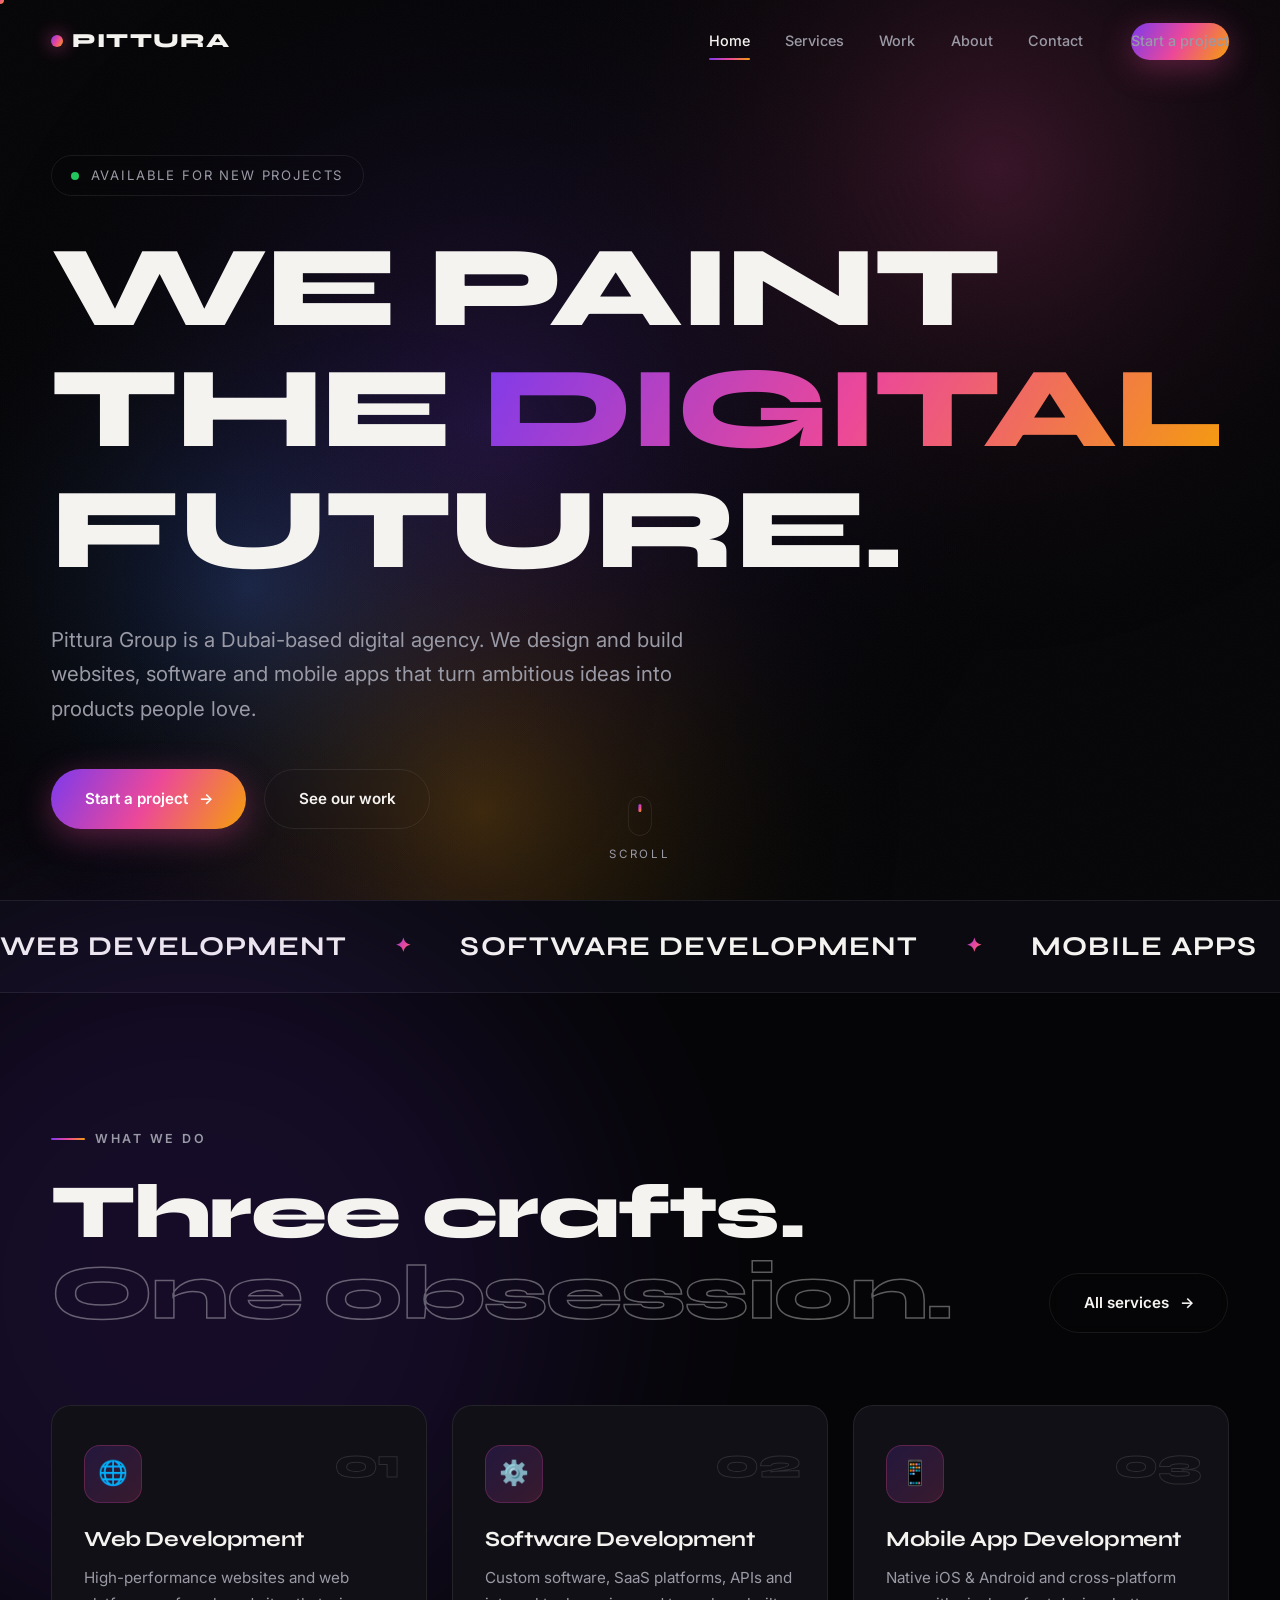
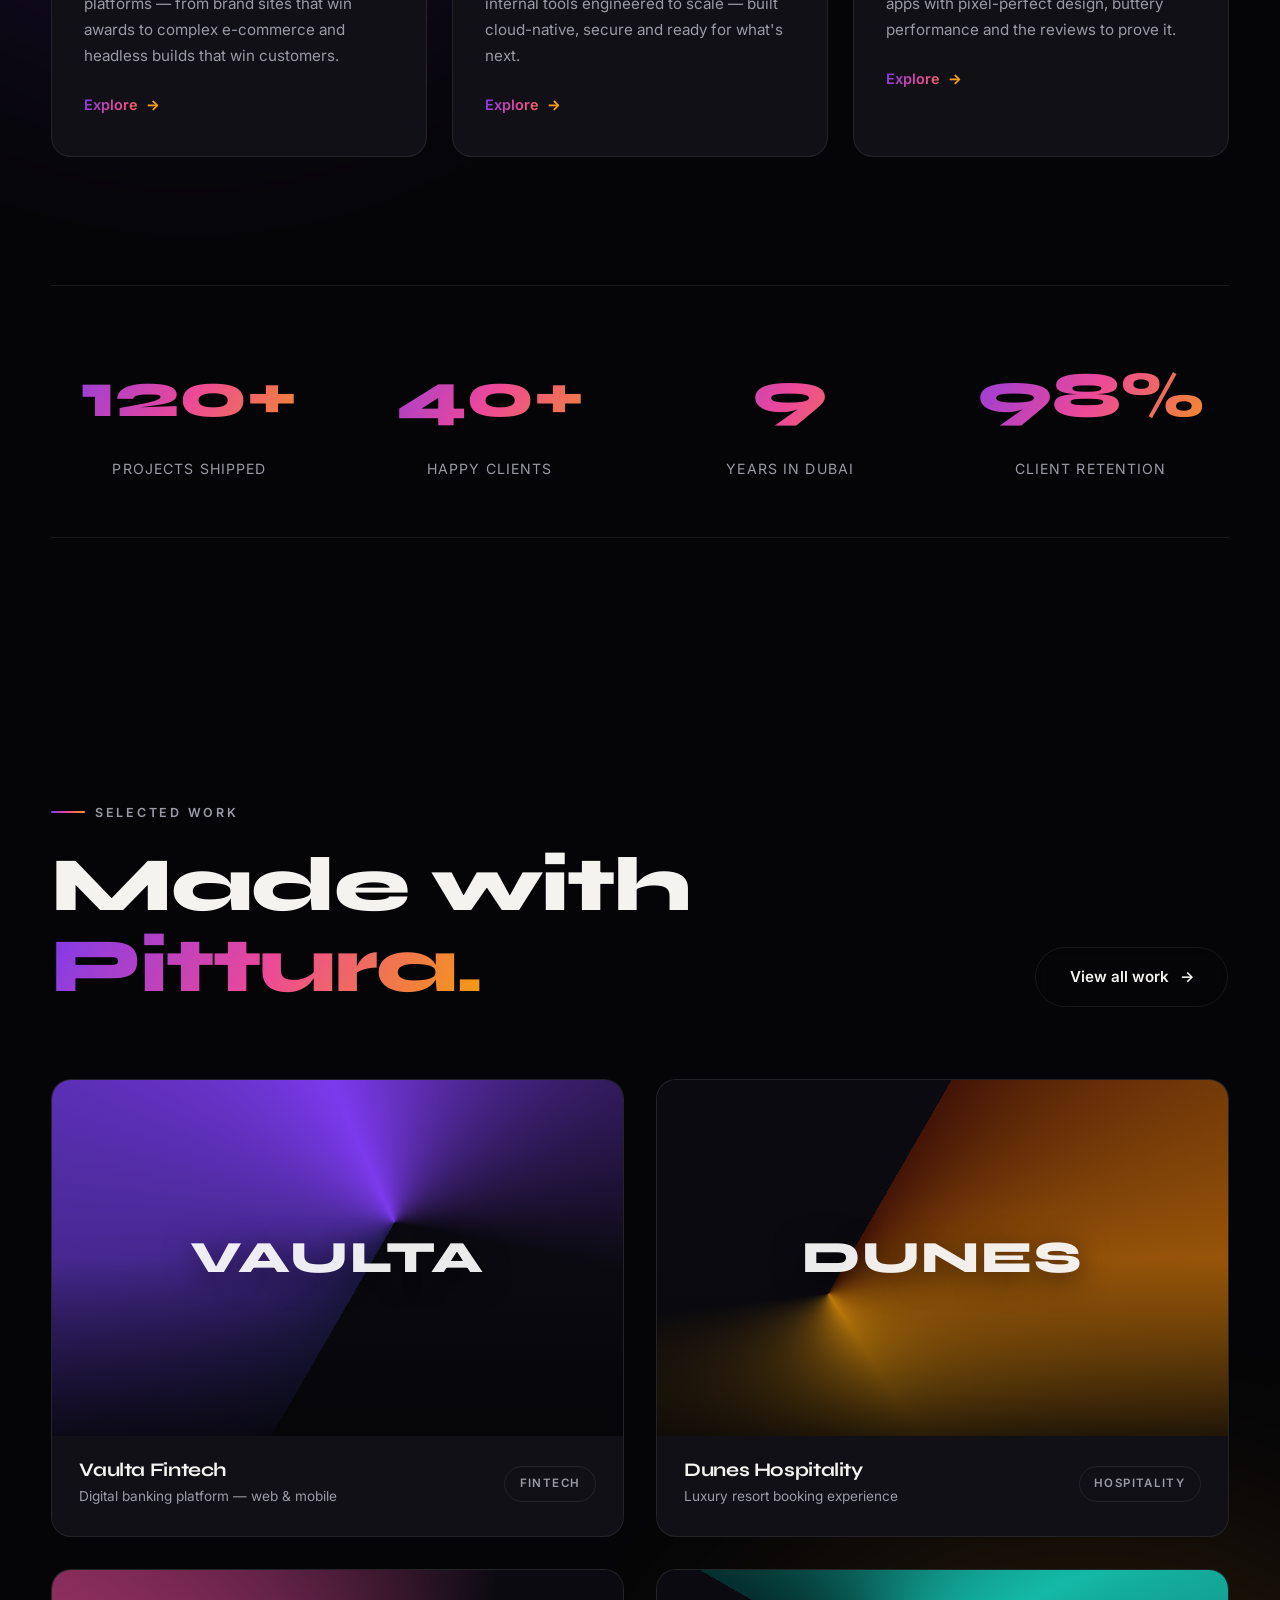
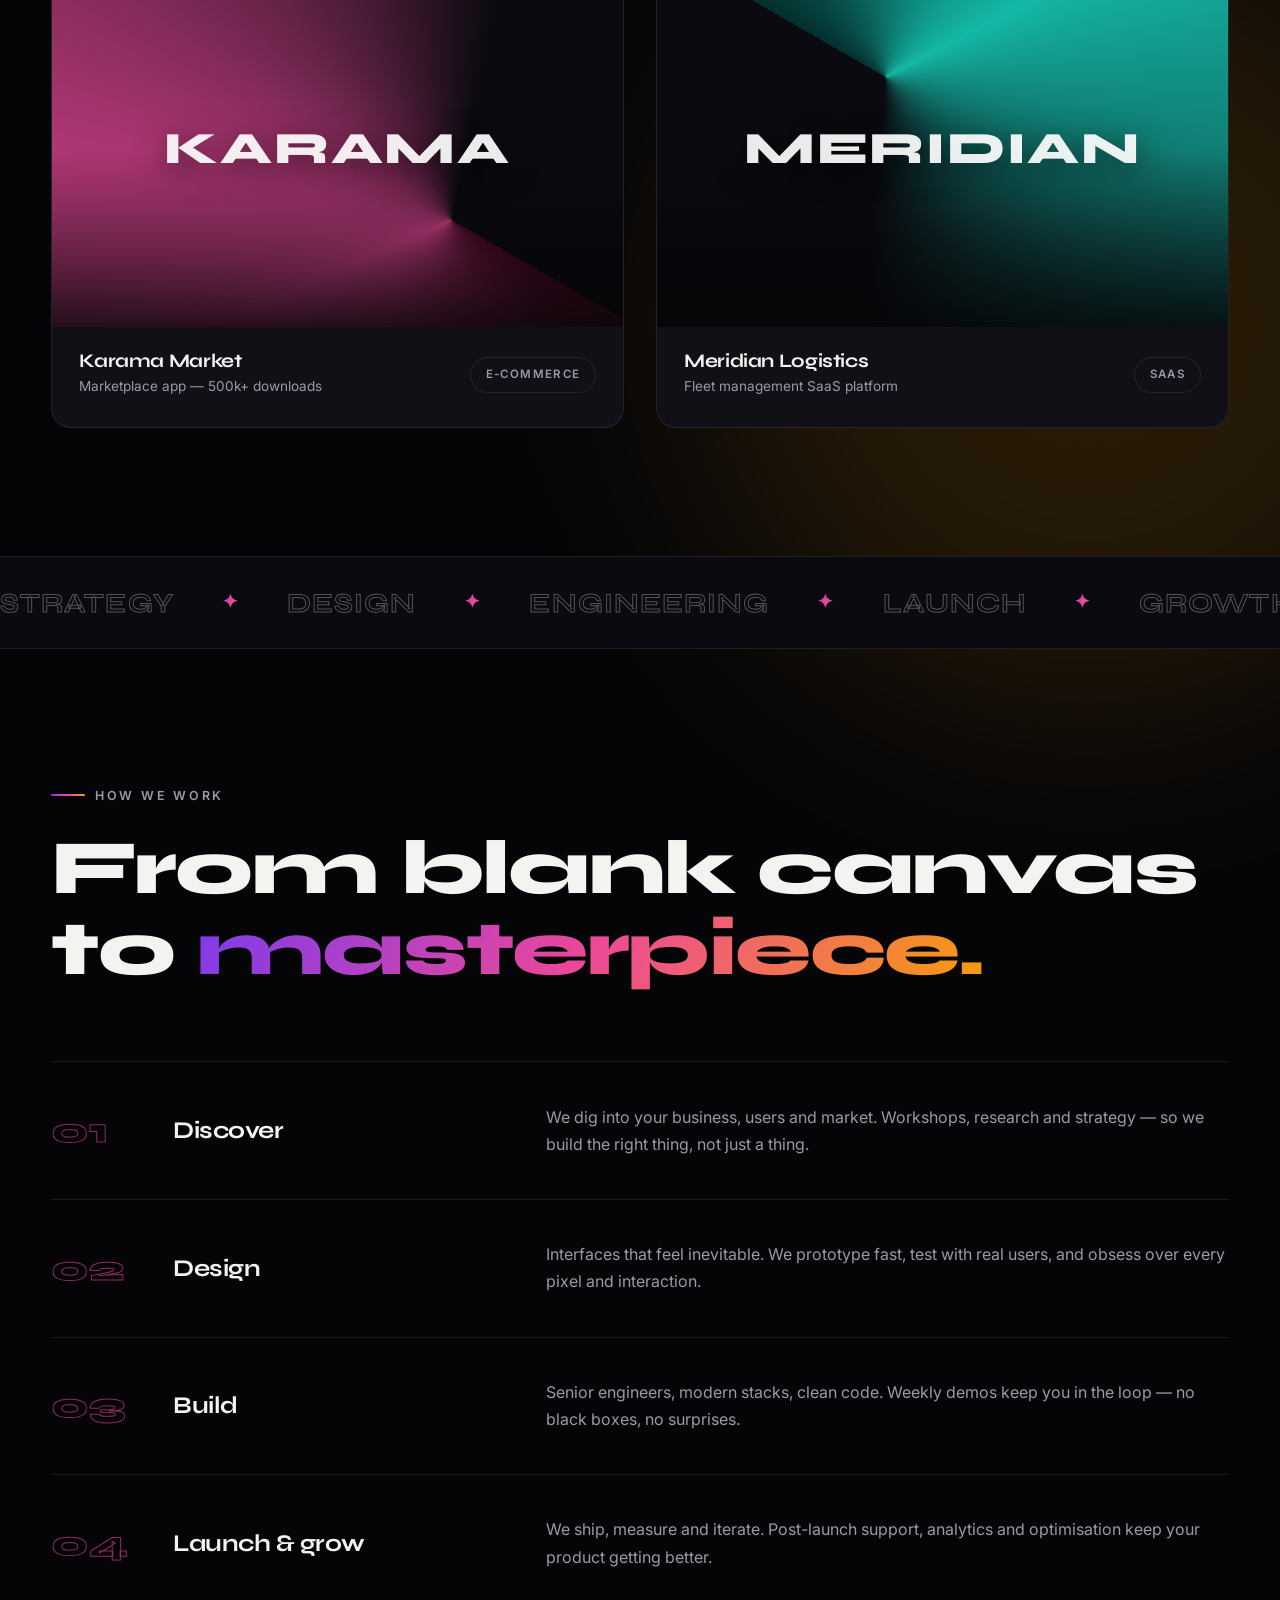
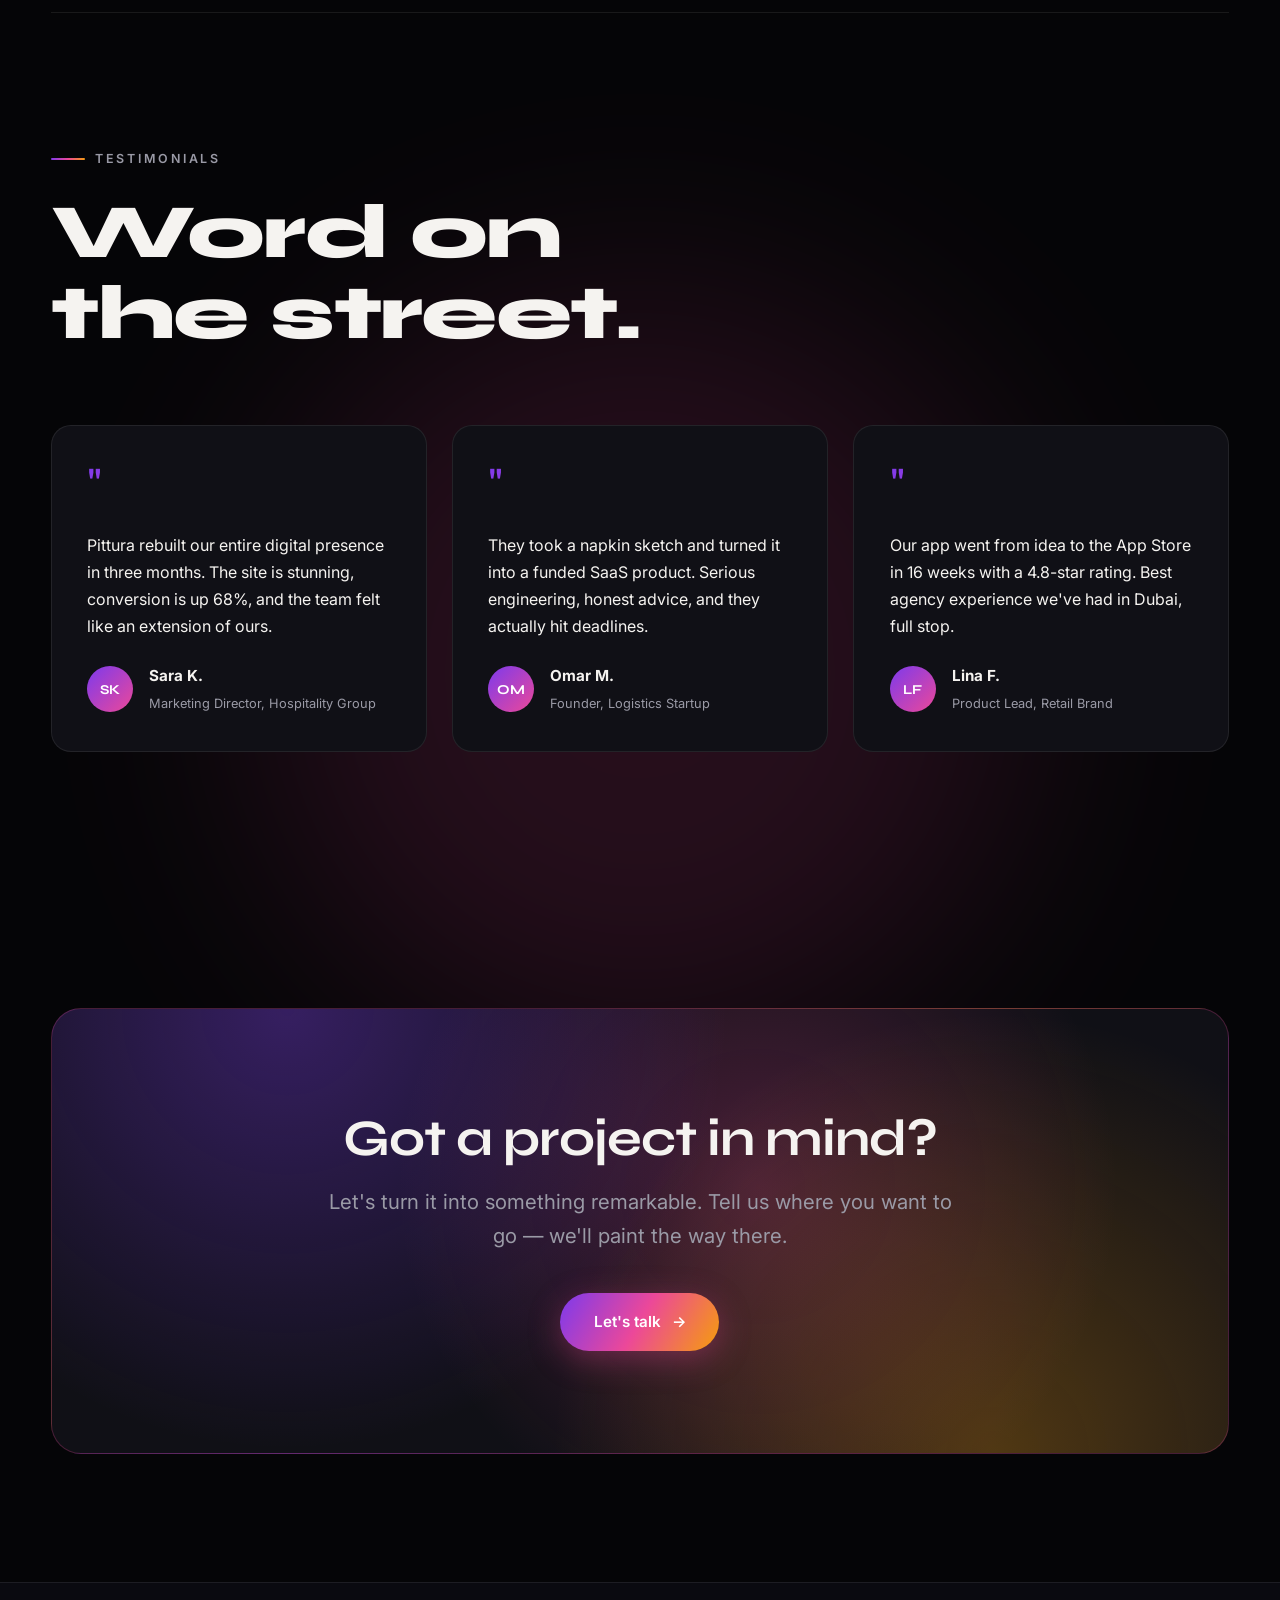
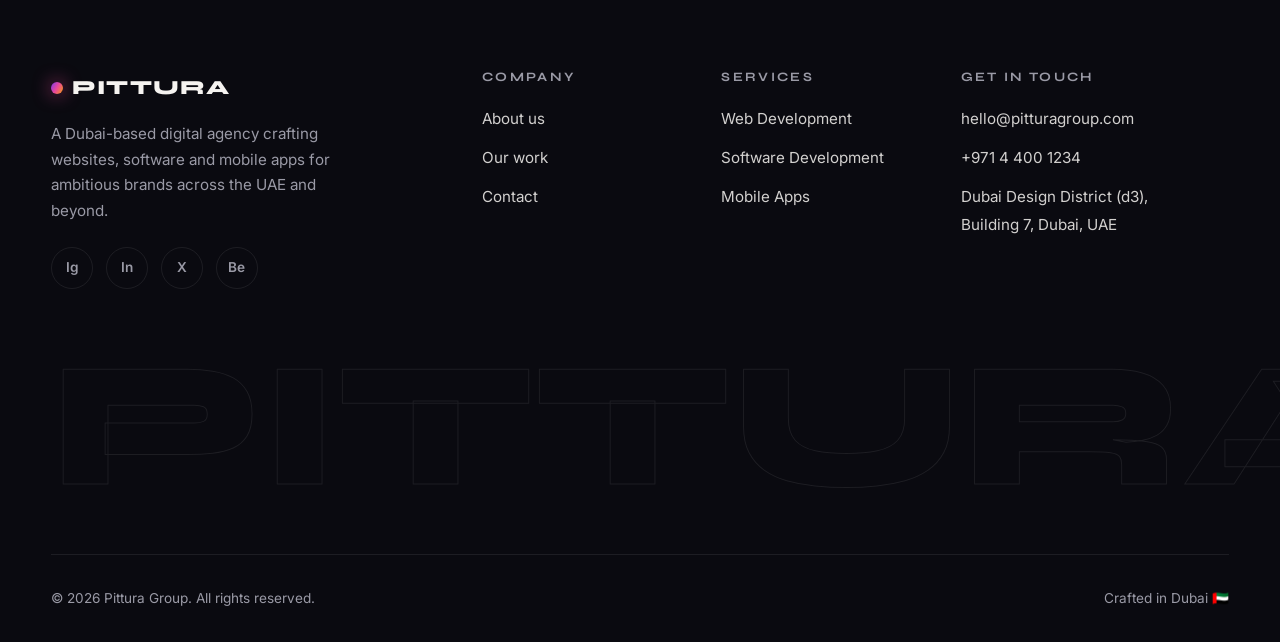
==== index.html @ c73297b0 "Initial Pittura Group website: 8 pages, dark design system, effects Co-Authored-By: Claude Fable 5 <" ====
<!DOCTYPE html>
<html lang="en">
<head>
  <meta charset="UTF-8">
  <meta name="viewport" content="width=device-width, initial-scale=1.0">
  <title>Pittura Group — Web, Software &amp; Mobile App Development in Dubai</title>
  <meta name="description" content="Pittura Group is a Dubai-based digital agency crafting world-class websites, custom software and mobile apps for ambitious brands across the UAE and beyond.">
  <link rel="icon" href="data:image/svg+xml,%3Csvg xmlns='http://www.w3.org/2000/svg' viewBox='0 0 100 100'%3E%3Cdefs%3E%3ClinearGradient id='g' x1='0' y1='0' x2='1' y2='1'%3E%3Cstop offset='0' stop-color='%237c3aed'/%3E%3Cstop offset='.5' stop-color='%23ec4899'/%3E%3Cstop offset='1' stop-color='%23f59e0b'/%3E%3C/linearGradient%3E%3C/defs%3E%3Ccircle cx='50' cy='50' r='42' fill='url(%23g)'/%3E%3C/svg%3E">
  <link rel="preconnect" href="https://fonts.googleapis.com">
  <link rel="preconnect" href="https://fonts.gstatic.com" crossorigin>
  <link href="https://fonts.googleapis.com/css2?family=Syne:wght@600;700;800&family=Inter:wght@400;500;600&display=swap" rel="stylesheet">
  <link rel="stylesheet" href="css/style.css">
</head>
<body>

  <div class="preloader">
    <div class="preloader-logo">Pittura</div>
    <div class="preloader-bar"><span></span></div>
  </div>

  <div class="cursor-dot"></div>
  <div class="cursor-ring"></div>

  <header class="nav">
    <div class="nav-inner">
      <a href="index.html" class="nav-logo"><span class="dot"></span>Pittura</a>
      <nav class="nav-links">
        <a href="index.html" class="active">Home</a>
        <a href="services.html">Services</a>
        <a href="work.html">Work</a>
        <a href="about.html">About</a>
        <a href="contact.html">Contact</a>
        <a href="contact.html" class="btn btn-paint nav-cta">Start a project</a>
      </nav>
      <button class="nav-toggle" aria-label="Menu"><span></span><span></span><span></span></button>
    </div>
  </header>

  <section class="hero">
    <canvas id="aurora"></canvas>
    <div class="hero-grain"></div>
    <div class="container hero-inner">
      <div class="hero-tag"><span class="pulse"></span> Available for new projects</div>
      <h1 class="display-xl">
        <span class="line"><span>We paint</span></span>
        <span class="line"><span>the <em class="text-paint" style="font-style:normal">digital</em></span></span>
        <span class="line"><span>future.</span></span>
      </h1>
      <p class="lead">Pittura Group is a Dubai-based digital agency. We design and build websites, software and mobile apps that turn ambitious ideas into products people love.</p>
      <div class="hero-actions">
        <a href="contact.html" class="btn btn-paint">Start a project <span class="arrow">→</span></a>
        <a href="work.html" class="btn btn-ghost">See our work</a>
      </div>
    </div>
    <div class="hero-scroll"><div class="wheel"></div>Scroll</div>
  </section>

  <div class="marquee">
    <div class="marquee-track">
      <span>Web Development</span><span>Software Development</span><span>Mobile Apps</span><span>UI/UX Design</span><span>E-Commerce</span><span>Cloud &amp; DevOps</span>
      <span>Web Development</span><span>Software Development</span><span>Mobile Apps</span><span>UI/UX Design</span><span>E-Commerce</span><span>Cloud &amp; DevOps</span>
    </div>
  </div>

  <section class="section" id="services">
    <div class="section-glow glow-violet" style="top:-10%;left:-15%"></div>
    <div class="container" style="position:relative;z-index:1">
      <div class="section-head">
        <div>
          <div class="eyebrow reveal">What we do</div>
          <h2 class="display-lg reveal">Three crafts.<br><span class="text-outline">One obsession.</span></h2>
        </div>
        <a href="services.html" class="btn btn-ghost reveal">All services <span class="arrow">→</span></a>
      </div>
      <div class="grid-3">
        <div class="card tilt reveal">
          <div class="card-num">01</div>
          <div class="card-icon">🌐</div>
          <h3>Web Development</h3>
          <p>High-performance websites and web platforms — from brand sites that win awards to complex e-commerce and headless builds that win customers.</p>
          <a href="web-development.html" class="card-link">Explore <span class="arrow">→</span></a>
        </div>
        <div class="card tilt reveal reveal-d1">
          <div class="card-num">02</div>
          <div class="card-icon">⚙️</div>
          <h3>Software Development</h3>
          <p>Custom software, SaaS platforms, APIs and internal tools engineered to scale — built cloud-native, secure and ready for what's next.</p>
          <a href="software-development.html" class="card-link">Explore <span class="arrow">→</span></a>
        </div>
        <div class="card tilt reveal reveal-d2">
          <div class="card-num">03</div>
          <div class="card-icon">📱</div>
          <h3>Mobile App Development</h3>
          <p>Native iOS &amp; Android and cross-platform apps with pixel-perfect design, buttery performance and the reviews to prove it.</p>
          <a href="mobile-apps.html" class="card-link">Explore <span class="arrow">→</span></a>
        </div>
      </div>
    </div>
  </section>

  <section class="section" style="padding-top:0">
    <div class="container">
      <div class="stats reveal">
        <div class="stat"><div class="stat-value" data-count="120" data-suffix="+">0</div><div class="stat-label">Projects shipped</div></div>
        <div class="stat"><div class="stat-value" data-count="40" data-suffix="+">0</div><div class="stat-label">Happy clients</div></div>
        <div class="stat"><div class="stat-value" data-count="9" data-suffix="">0</div><div class="stat-label">Years in Dubai</div></div>
        <div class="stat"><div class="stat-value" data-count="98" data-suffix="%">0</div><div class="stat-label">Client retention</div></div>
      </div>
    </div>
  </section>

  <section class="section" id="work">
    <div class="section-glow glow-amber" style="bottom:-10%;right:-15%"></div>
    <div class="container" style="position:relative;z-index:1">
      <div class="section-head">
        <div>
          <div class="eyebrow reveal">Selected work</div>
          <h2 class="display-lg reveal">Made with<br><span class="text-paint">Pittura.</span></h2>
        </div>
        <a href="work.html" class="btn btn-ghost reveal">View all work <span class="arrow">→</span></a>
      </div>
      <div class="work-grid">
        <a href="work.html" class="work-card reveal">
          <div class="work-thumb"><div class="thumb-art art-1"></div><span class="thumb-word">Vaulta</span></div>
          <div class="work-meta">
            <div><h3>Vaulta Fintech</h3><p>Digital banking platform — web &amp; mobile</p></div>
            <span class="work-tag">Fintech</span>
          </div>
        </a>
        <a href="work.html" class="work-card reveal reveal-d1">
          <div class="work-thumb"><div class="thumb-art art-2"></div><span class="thumb-word">Dunes</span></div>
          <div class="work-meta">
            <div><h3>Dunes Hospitality</h3><p>Luxury resort booking experience</p></div>
            <span class="work-tag">Hospitality</span>
          </div>
        </a>
        <a href="work.html" class="work-card reveal">
          <div class="work-thumb"><div class="thumb-art art-3"></div><span class="thumb-word">Karama</span></div>
          <div class="work-meta">
            <div><h3>Karama Market</h3><p>Marketplace app — 500k+ downloads</p></div>
            <span class="work-tag">E-Commerce</span>
          </div>
        </a>
        <a href="work.html" class="work-card reveal reveal-d1">
          <div class="work-thumb"><div class="thumb-art art-4"></div><span class="thumb-word">Meridian</span></div>
          <div class="work-meta">
            <div><h3>Meridian Logistics</h3><p>Fleet management SaaS platform</p></div>
            <span class="work-tag">SaaS</span>
          </div>
        </a>
      </div>
    </div>
  </section>

  <div class="marquee">
    <div class="marquee-track outline">
      <span>Strategy</span><span>Design</span><span>Engineering</span><span>Launch</span><span>Growth</span><span>Strategy</span><span>Design</span><span>Engineering</span><span>Launch</span><span>Growth</span>
    </div>
  </div>

  <section class="section">
    <div class="container">
      <div class="section-head">
        <div>
          <div class="eyebrow reveal">How we work</div>
          <h2 class="display-lg reveal">From blank canvas<br>to <span class="text-paint">masterpiece.</span></h2>
        </div>
      </div>
      <div class="process-list">
        <div class="process-item reveal">
          <div class="process-num">01</div>
          <h3>Discover</h3>
          <p>We dig into your business, users and market. Workshops, research and strategy — so we build the right thing, not just a thing.</p>
        </div>
        <div class="process-item reveal">
          <div class="process-num">02</div>
          <h3>Design</h3>
          <p>Interfaces that feel inevitable. We prototype fast, test with real users, and obsess over every pixel and interaction.</p>
        </div>
        <div class="process-item reveal">
          <div class="process-num">03</div>
          <h3>Build</h3>
          <p>Senior engineers, modern stacks, clean code. Weekly demos keep you in the loop — no black boxes, no surprises.</p>
        </div>
        <div class="process-item reveal">
          <div class="process-num">04</div>
          <h3>Launch &amp; grow</h3>
          <p>We ship, measure and iterate. Post-launch support, analytics and optimisation keep your product getting better.</p>
        </div>
      </div>
    </div>
  </section>

  <section class="section" style="padding-top:0">
    <div class="section-glow glow-magenta" style="top:20%;left:50%;transform:translateX(-50%)"></div>
    <div class="container" style="position:relative;z-index:1">
      <div class="section-head">
        <div>
          <div class="eyebrow reveal">Testimonials</div>
          <h2 class="display-lg reveal">Word on<br>the street.</h2>
        </div>
      </div>
      <div class="grid-3">
        <div class="testimonial reveal">
          <div class="quote-mark">"</div>
          <p>Pittura rebuilt our entire digital presence in three months. The site is stunning, conversion is up 68%, and the team felt like an extension of ours.</p>
          <div class="testimonial-author">
            <div class="avatar">SK</div>
            <div><strong>Sara K.</strong><small>Marketing Director, Hospitality Group</small></div>
          </div>
        </div>
        <div class="testimonial reveal reveal-d1">
          <div class="quote-mark">"</div>
          <p>They took a napkin sketch and turned it into a funded SaaS product. Serious engineering, honest advice, and they actually hit deadlines.</p>
          <div class="testimonial-author">
            <div class="avatar">OM</div>
            <div><strong>Omar M.</strong><small>Founder, Logistics Startup</small></div>
          </div>
        </div>
        <div class="testimonial reveal reveal-d2">
          <div class="quote-mark">"</div>
          <p>Our app went from idea to the App Store in 16 weeks with a 4.8-star rating. Best agency experience we've had in Dubai, full stop.</p>
          <div class="testimonial-author">
            <div class="avatar">LF</div>
            <div><strong>Lina F.</strong><small>Product Lead, Retail Brand</small></div>
          </div>
        </div>
      </div>
    </div>
  </section>

  <section class="section">
    <div class="container">
      <div class="cta-band reveal">
        <h2 class="display-md">Got a project in mind?</h2>
        <p class="lead">Let's turn it into something remarkable. Tell us where you want to go — we'll paint the way there.</p>
        <a href="contact.html" class="btn btn-paint">Let's talk <span class="arrow">→</span></a>
      </div>
    </div>
  </section>

  <footer class="footer">
    <div class="container">
      <div class="footer-grid">
        <div class="footer-brand">
          <a href="index.html" class="nav-logo"><span class="dot"></span>Pittura</a>
          <p>A Dubai-based digital agency crafting websites, software and mobile apps for ambitious brands across the UAE and beyond.</p>
          <div class="socials">
            <a href="#" aria-label="Instagram">Ig</a>
            <a href="#" aria-label="LinkedIn">In</a>
            <a href="#" aria-label="X">X</a>
            <a href="#" aria-label="Behance">Be</a>
          </div>
        </div>
        <div>
          <h4>Company</h4>
          <ul class="footer-links">
            <li><a href="about.html">About us</a></li>
            <li><a href="work.html">Our work</a></li>
            <li><a href="contact.html">Contact</a></li>
          </ul>
        </div>
        <div>
          <h4>Services</h4>
          <ul class="footer-links">
            <li><a href="web-development.html">Web Development</a></li>
            <li><a href="software-development.html">Software Development</a></li>
            <li><a href="mobile-apps.html">Mobile Apps</a></li>
          </ul>
        </div>
        <div>
          <h4>Get in touch</h4>
          <ul class="footer-links">
            <li><a href="mailto:hello@pitturagroup.com">hello@pitturagroup.com</a></li>
            <li><a href="tel:+97144001234">+971 4 400 1234</a></li>
            <li><a href="contact.html">Dubai Design District (d3),<br>Building 7, Dubai, UAE</a></li>
          </ul>
        </div>
      </div>
      <div class="footer-big">Pittura</div>
      <div class="footer-bottom">
        <span>© <span id="year"></span> Pittura Group. All rights reserved.</span>
        <span>Crafted in Dubai 🇦🇪</span>
      </div>
    </div>
  </footer>

  <script src="js/main.js"></script>
</body>
</html>
---- css/style.css ----
/* ============================================================
   PITTURA GROUP — Design System
   Dark canvas, liquid-paint gradient accents
   ============================================================ */

:root {
  --bg: #050507;
  --bg-2: #0a0a10;
  --surface: #101016;
  --surface-2: #16161f;
  --line: rgba(255, 255, 255, 0.08);
  --text: #f5f3f0;
  --muted: #9a9aa6;
  --violet: #7c3aed;
  --magenta: #ec4899;
  --amber: #f59e0b;
  --paint: linear-gradient(120deg, #7c3aed 0%, #ec4899 50%, #f59e0b 100%);
  --font-display: "Syne", sans-serif;
  --font-body: "Inter", sans-serif;
  --nav-h: 84px;
  --radius: 20px;
  --ease: cubic-bezier(0.22, 1, 0.36, 1);
}

*, *::before, *::after { margin: 0; padding: 0; box-sizing: border-box; }

html { scroll-behavior: smooth; }

body {
  background: var(--bg);
  color: var(--text);
  font-family: var(--font-body);
  font-size: 16px;
  line-height: 1.7;
  -webkit-font-smoothing: antialiased;
  overflow-x: hidden;
}

::selection { background: var(--magenta); color: #fff; }

img { max-width: 100%; display: block; }
a { color: inherit; text-decoration: none; }
ul { list-style: none; }
button { font: inherit; cursor: pointer; }

.container { width: min(1240px, 92%); margin-inline: auto; }

/* ---------- Typography ---------- */
h1, h2, h3, h4 { font-family: var(--font-display); font-weight: 700; line-height: 1.05; letter-spacing: -0.02em; }

.display-xl { font-size: clamp(3rem, 9vw, 8rem); font-weight: 800; text-transform: uppercase; }
.display-lg { font-size: clamp(2.4rem, 6vw, 5rem); font-weight: 800; }
.display-md { font-size: clamp(1.8rem, 4vw, 3.2rem); }
.display-sm { font-size: clamp(1.3rem, 2.5vw, 1.8rem); }

.text-paint {
  background: var(--paint);
  -webkit-background-clip: text;
  background-clip: text;
  -webkit-text-fill-color: transparent;
  color: transparent;
}

.text-outline {
  -webkit-text-stroke: 1.5px rgba(255, 255, 255, 0.35);
  color: transparent;
}

.eyebrow {
  display: inline-flex;
  align-items: center;
  gap: 0.6rem;
  font-size: 0.78rem;
  font-weight: 600;
  letter-spacing: 0.22em;
  text-transform: uppercase;
  color: var(--muted);
  margin-bottom: 1.4rem;
}
.eyebrow::before {
  content: "";
  width: 34px; height: 2px;
  background: var(--paint);
  border-radius: 2px;
}

.lead { font-size: clamp(1.05rem, 1.6vw, 1.3rem); color: var(--muted); max-width: 640px; }

/* ---------- Preloader ---------- */
.preloader {
  position: fixed; inset: 0; z-index: 9999;
  background: var(--bg);
  display: flex; align-items: center; justify-content: center;
  flex-direction: column; gap: 1.5rem;
  transition: opacity 0.7s var(--ease), visibility 0.7s;
}
.preloader.done { opacity: 0; visibility: hidden; }
.preloader-logo {
  font-family: var(--font-display);
  font-size: clamp(2rem, 6vw, 4rem);
  font-weight: 800;
  text-transform: uppercase;
  letter-spacing: 0.05em;
  background: var(--paint);
  -webkit-background-clip: text;
  background-clip: text;
  -webkit-text-fill-color: transparent;
  animation: pulse 1.4s ease-in-out infinite;
}
.preloader-bar {
  width: 180px; height: 2px;
  background: var(--line);
  border-radius: 2px;
  overflow: hidden;
}
.preloader-bar span {
  display: block; height: 100%; width: 0;
  background: var(--paint);
  transition: width 0.3s ease;
}
@keyframes pulse { 50% { opacity: 0.55; } }

/* ---------- Custom cursor ---------- */
.cursor-dot, .cursor-ring {
  position: fixed; top: 0; left: 0;
  pointer-events: none; z-index: 9998;
  border-radius: 50%;
  transform: translate(-50%, -50%);
}
.cursor-dot {
  width: 8px; height: 8px;
  background: var(--paint);
}
.cursor-ring {
  width: 40px; height: 40px;
  border: 1.5px solid rgba(236, 72, 153, 0.55);
  transition: width 0.3s var(--ease), height 0.3s var(--ease),
              border-color 0.3s, background 0.3s;
}
.cursor-ring.hovering {
  width: 72px; height: 72px;
  background: rgba(236, 72, 153, 0.08);
  border-color: rgba(245, 158, 11, 0.7);
}
@media (hover: none), (max-width: 820px) {
  .cursor-dot, .cursor-ring { display: none; }
}

/* ---------- Nav ---------- */
.nav {
  position: fixed; top: 0; left: 0; right: 0; z-index: 100;
  height: var(--nav-h);
  display: flex; align-items: center;
  transition: background 0.4s, backdrop-filter 0.4s, height 0.4s, border-color 0.4s;
  border-bottom: 1px solid transparent;
}
.nav.scrolled {
  height: 68px;
  background: rgba(5, 5, 7, 0.72);
  backdrop-filter: blur(18px);
  -webkit-backdrop-filter: blur(18px);
  border-bottom-color: var(--line);
}
.nav-inner {
  width: min(1240px, 92%); margin-inline: auto;
  display: flex; align-items: center; justify-content: space-between;
}
.nav-logo {
  font-family: var(--font-display);
  font-weight: 800; font-size: 1.25rem;
  text-transform: uppercase; letter-spacing: 0.06em;
  display: flex; align-items: center; gap: 0.55rem;
}
.nav-logo .dot {
  width: 12px; height: 12px; border-radius: 50%;
  background: var(--paint);
  box-shadow: 0 0 18px rgba(236, 72, 153, 0.8);
}
.nav-links { display: flex; gap: 2.2rem; align-items: center; }
.nav-links a {
  font-size: 0.9rem; font-weight: 500;
  color: var(--muted);
  position: relative;
  transition: color 0.3s;
  padding: 0.4rem 0;
}
.nav-links a::after {
  content: ""; position: absolute; bottom: 0; left: 0;
  width: 100%; height: 2px;
  background: var(--paint); border-radius: 2px;
  transform: scaleX(0); transform-origin: right;
  transition: transform 0.4s var(--ease);
}
.nav-links a:hover, .nav-links a.active { color: var(--text); }
.nav-links a:hover::after, .nav-links a.active::after {
  transform: scaleX(1); transform-origin: left;
}
.nav-cta { margin-left: 0.8rem; }

.nav-toggle {
  display: none;
  background: none; border: none;
  width: 44px; height: 44px;
  position: relative; z-index: 102;
}
.nav-toggle span {
  display: block; width: 26px; height: 2px;
  background: var(--text); margin: 6px auto;
  transition: transform 0.35s var(--ease), opacity 0.3s;
}
.nav-toggle.open span:nth-child(1) { transform: translateY(8px) rotate(45deg); }
.nav-toggle.open span:nth-child(2) { opacity: 0; }
.nav-toggle.open span:nth-child(3) { transform: translateY(-8px) rotate(-45deg); }

@media (max-width: 820px) {
  .nav-toggle { display: block; }
  .nav-links {
    position: fixed; inset: 0; z-index: 101;
    background: rgba(5, 5, 7, 0.97);
    backdrop-filter: blur(20px);
    flex-direction: column; justify-content: center;
    gap: 2rem;
    opacity: 0; visibility: hidden;
    transition: opacity 0.4s, visibility 0.4s;
  }
  .nav-links.open { opacity: 1; visibility: visible; }
  .nav-links a { font-size: 1.6rem; font-family: var(--font-display); font-weight: 700; }
  .nav-cta { margin-left: 0; }
}

/* ---------- Buttons ---------- */
.btn {
  display: inline-flex; align-items: center; gap: 0.7rem;
  padding: 1rem 2.1rem;
  border-radius: 999px;
  font-weight: 600; font-size: 0.95rem;
  border: none;
  position: relative; overflow: hidden;
  transition: transform 0.3s var(--ease), box-shadow 0.3s;
  will-change: transform;
}
.btn-paint {
  background: var(--paint);
  color: #fff;
  box-shadow: 0 8px 32px rgba(236, 72, 153, 0.35);
}
.btn-paint:hover { box-shadow: 0 12px 44px rgba(236, 72, 153, 0.55); }
.btn-paint::before {
  content: ""; position: absolute; inset: 0;
  background: linear-gradient(120deg, transparent 30%, rgba(255,255,255,0.35) 50%, transparent 70%);
  transform: translateX(-120%);
  transition: transform 0.7s var(--ease);
}
.btn-paint:hover::before { transform: translateX(120%); }
.btn-ghost {
  background: transparent;
  color: var(--text);
  border: 1px solid var(--line);
  backdrop-filter: blur(6px);
}
.btn-ghost:hover { border-color: rgba(236, 72, 153, 0.6); background: rgba(236, 72, 153, 0.06); }
.btn .arrow { transition: transform 0.3s var(--ease); }
.btn:hover .arrow { transform: translateX(5px); }

/* ---------- Hero ---------- */
.hero {
  position: relative;
  min-height: 100svh;
  display: flex; align-items: center;
  padding-top: var(--nav-h);
  overflow: hidden;
}
.hero-inner { position: relative; z-index: 2; }
#aurora {
  position: absolute; inset: 0; z-index: 0;
  width: 100%; height: 100%;
}
.hero-grain, .grain {
  position: absolute; inset: 0; z-index: 1;
  pointer-events: none;
  opacity: 0.5;
  background-image: url("data:image/svg+xml,%3Csvg xmlns='http://www.w3.org/2000/svg' width='120' height='120'%3E%3Cfilter id='n'%3E%3CfeTurbulence type='fractalNoise' baseFrequency='0.85' numOctaves='2'/%3E%3CfeColorMatrix type='saturate' values='0'/%3E%3C/filter%3E%3Crect width='120' height='120' filter='url(%23n)' opacity='0.05'/%3E%3C/svg%3E");
}
.hero-tag {
  display: inline-flex; align-items: center; gap: 0.7rem;
  padding: 0.5rem 1.2rem;
  border: 1px solid var(--line);
  border-radius: 999px;
  font-size: 0.82rem; letter-spacing: 0.14em; text-transform: uppercase;
  color: var(--muted);
  backdrop-filter: blur(8px);
  margin-bottom: 2rem;
}
.hero-tag .pulse {
  width: 8px; height: 8px; border-radius: 50%;
  background: #22c55e;
  box-shadow: 0 0 0 0 rgba(34, 197, 94, 0.7);
  animation: ping 2s infinite;
}
@keyframes ping {
  70% { box-shadow: 0 0 0 10px rgba(34, 197, 94, 0); }
  100% { box-shadow: 0 0 0 0 rgba(34, 197, 94, 0); }
}
.hero h1 { margin-bottom: 2rem; }
.hero h1 .line { display: block; overflow: hidden; }
.hero h1 .line span {
  display: block;
  transform: translateY(110%);
  animation: rise 1s var(--ease) forwards;
}
.hero h1 .line:nth-child(2) span { animation-delay: 0.12s; }
.hero h1 .line:nth-child(3) span { animation-delay: 0.24s; }
@keyframes rise { to { transform: translateY(0); } }
.hero-actions { display: flex; gap: 1.1rem; flex-wrap: wrap; margin-top: 2.6rem; }
.hero-scroll {
  position: absolute; bottom: 2.2rem; left: 50%;
  transform: translateX(-50%);
  z-index: 2;
  display: flex; flex-direction: column; align-items: center; gap: 0.6rem;
  color: var(--muted); font-size: 0.72rem;
  letter-spacing: 0.25em; text-transform: uppercase;
}
.hero-scroll .wheel {
  width: 24px; height: 40px;
  border: 1.5px solid var(--line);
  border-radius: 14px;
  position: relative;
}
.hero-scroll .wheel::after {
  content: ""; position: absolute; top: 7px; left: 50%;
  width: 3px; height: 8px;
  background: var(--paint); border-radius: 3px;
  transform: translateX(-50%);
  animation: wheel 1.8s ease-in-out infinite;
}
@keyframes wheel {
  50% { transform: translate(-50%, 12px); opacity: 0; }
  51% { transform: translate(-50%, 0); opacity: 0; }
}

/* ---------- Marquee ---------- */
.marquee {
  border-block: 1px solid var(--line);
  padding: 1.4rem 0;
  overflow: hidden;
  background: var(--bg-2);
  position: relative;
}
.marquee-track {
  display: flex; gap: 3rem;
  width: max-content;
  animation: marquee 30s linear infinite;
}
.marquee:hover .marquee-track { animation-play-state: paused; }
.marquee-track span {
  font-family: var(--font-display);
  font-size: clamp(1.1rem, 2.4vw, 1.7rem);
  font-weight: 700; text-transform: uppercase;
  letter-spacing: 0.04em;
  white-space: nowrap;
  color: var(--text);
  display: flex; align-items: center; gap: 3rem;
}
.marquee-track span::after {
  content: "✦";
  background: var(--paint);
  -webkit-background-clip: text; background-clip: text;
  -webkit-text-fill-color: transparent;
  font-size: 1.2rem;
}
.marquee-track.outline span { color: transparent; -webkit-text-stroke: 1px rgba(255,255,255,0.3); }
.marquee-track.outline span::after { -webkit-text-stroke: 0; }
@keyframes marquee { to { transform: translateX(-50%); } }

/* ---------- Sections ---------- */
.section { padding: clamp(5rem, 10vw, 9rem) 0; position: relative; }
.section-head {
  display: flex; align-items: flex-end; justify-content: space-between;
  gap: 2rem; flex-wrap: wrap;
  margin-bottom: clamp(3rem, 6vw, 4.5rem);
}
.section-glow {
  position: absolute;
  width: 60vw; height: 60vw;
  max-width: 800px; max-height: 800px;
  border-radius: 50%;
  filter: blur(120px);
  opacity: 0.14;
  pointer-events: none;
  z-index: 0;
}
.glow-violet { background: var(--violet); }
.glow-magenta { background: var(--magenta); }
.glow-amber { background: var(--amber); }

/* ---------- Cards ---------- */
.grid-3 { display: grid; grid-template-columns: repeat(3, 1fr); gap: 1.6rem; }
.grid-2 { display: grid; grid-template-columns: repeat(2, 1fr); gap: 1.6rem; }
.grid-4 { display: grid; grid-template-columns: repeat(4, 1fr); gap: 1.6rem; }
@media (max-width: 980px) {
  .grid-3, .grid-4 { grid-template-columns: repeat(2, 1fr); }
}
@media (max-width: 640px) {
  .grid-2, .grid-3, .grid-4 { grid-template-columns: 1fr; }
}

.card {
  position: relative;
  background: var(--surface);
  border: 1px solid var(--line);
  border-radius: var(--radius);
  padding: 2.4rem 2rem;
  overflow: hidden;
  transition: transform 0.4s var(--ease), border-color 0.4s, box-shadow 0.4s;
  transform-style: preserve-3d;
}
.card::before {
  content: ""; position: absolute; inset: 0;
  background: radial-gradient(600px circle at var(--mx, 50%) var(--my, 50%),
              rgba(236, 72, 153, 0.12), transparent 45%);
  opacity: 0; transition: opacity 0.4s;
  pointer-events: none;
}
.card:hover::before { opacity: 1; }
.card:hover {
  border-color: rgba(236, 72, 153, 0.35);
  box-shadow: 0 24px 60px rgba(0, 0, 0, 0.5);
}
.card-icon {
  width: 58px; height: 58px;
  display: grid; place-items: center;
  border-radius: 16px;
  background: linear-gradient(135deg, rgba(124, 58, 237, 0.18), rgba(236, 72, 153, 0.18));
  border: 1px solid rgba(236, 72, 153, 0.25);
  font-size: 1.5rem;
  margin-bottom: 1.6rem;
}
.card h3 { font-size: 1.35rem; margin-bottom: 0.9rem; }
.card p { color: var(--muted); font-size: 0.95rem; }
.card-link {
  display: inline-flex; align-items: center; gap: 0.5rem;
  margin-top: 1.5rem;
  font-weight: 600; font-size: 0.9rem;
  background: var(--paint);
  -webkit-background-clip: text; background-clip: text;
  -webkit-text-fill-color: transparent;
}
.card-link .arrow { -webkit-text-fill-color: var(--amber); transition: transform 0.3s var(--ease); }
.card:hover .card-link .arrow { transform: translateX(5px); }
.card-num {
  position: absolute; top: 1.4rem; right: 1.6rem;
  font-family: var(--font-display); font-weight: 800;
  font-size: 2.6rem;
  color: transparent;
  -webkit-text-stroke: 1px rgba(255, 255, 255, 0.12);
}

/* ---------- Work / portfolio ---------- */
.work-grid { display: grid; grid-template-columns: repeat(2, 1fr); gap: 2rem; }
@media (max-width: 820px) { .work-grid { grid-template-columns: 1fr; } }
.work-card {
  position: relative;
  border-radius: var(--radius);
  overflow: hidden;
  border: 1px solid var(--line);
  background: var(--surface);
  transition: transform 0.45s var(--ease), border-color 0.4s;
}
.work-card:hover { transform: translateY(-8px); border-color: rgba(245, 158, 11, 0.4); }
.work-thumb {
  aspect-ratio: 16 / 10;
  position: relative;
  overflow: hidden;
  display: grid; place-items: center;
}
.work-thumb::after {
  content: ""; position: absolute; inset: 0;
  background: linear-gradient(180deg, transparent 50%, rgba(5, 5, 7, 0.85));
}
.work-thumb .thumb-art {
  position: absolute; inset: 0;
  transition: transform 0.7s var(--ease);
}
.work-card:hover .thumb-art { transform: scale(1.06) rotate(0.5deg); }
.work-thumb .thumb-word {
  position: relative; z-index: 1;
  font-family: var(--font-display); font-weight: 800;
  font-size: clamp(1.8rem, 4vw, 2.8rem);
  text-transform: uppercase; letter-spacing: 0.04em;
  color: rgba(255, 255, 255, 0.92);
  text-shadow: 0 6px 30px rgba(0, 0, 0, 0.6);
}
.work-meta { padding: 1.5rem 1.7rem 1.8rem; display: flex; justify-content: space-between; align-items: center; gap: 1rem; }
.work-meta h3 { font-size: 1.2rem; }
.work-meta p { color: var(--muted); font-size: 0.85rem; margin-top: 0.25rem; }
.work-tag {
  font-size: 0.72rem; font-weight: 600;
  letter-spacing: 0.12em; text-transform: uppercase;
  padding: 0.45rem 0.9rem;
  border: 1px solid var(--line); border-radius: 999px;
  color: var(--muted); white-space: nowrap;
}

/* thumb art gradients */
.art-1 { background: conic-gradient(from 210deg at 60% 40%, #1e1b4b, #7c3aed, #0a0a10 70%); }
.art-2 { background: conic-gradient(from 30deg at 30% 60%, #431407, #f59e0b, #0a0a10 65%); }
.art-3 { background: conic-gradient(from 120deg at 70% 70%, #500724, #ec4899, #0a0a10 70%); }
.art-4 { background: conic-gradient(from 300deg at 40% 30%, #042f2e, #14b8a6, #0a0a10 68%); }
.art-5 { background: conic-gradient(from 80deg at 60% 60%, #172554, #3b82f6, #0a0a10 70%); }
.art-6 { background: conic-gradient(from 180deg at 35% 45%, #3b0764, #a855f7, #0a0a10 66%); }
.art-7 { background: conic-gradient(from 250deg at 65% 35%, #450a0a, #ef4444, #0a0a10 70%); }
.art-8 { background: conic-gradient(from 150deg at 50% 70%, #052e16, #22c55e, #0a0a10 68%); }

/* ---------- Stats ---------- */
.stats {
  display: grid; grid-template-columns: repeat(4, 1fr);
  gap: 1.5rem;
  border-block: 1px solid var(--line);
  padding: 3.5rem 0;
}
@media (max-width: 820px) { .stats { grid-template-columns: repeat(2, 1fr); } }
.stat { text-align: center; }
.stat-value {
  font-family: var(--font-display); font-weight: 800;
  font-size: clamp(2.4rem, 5vw, 4rem);
  background: var(--paint);
  -webkit-background-clip: text; background-clip: text;
  -webkit-text-fill-color: transparent;
}
.stat-label { color: var(--muted); font-size: 0.88rem; margin-top: 0.4rem; letter-spacing: 0.08em; text-transform: uppercase; }

/* ---------- Process ---------- */
.process-list { display: grid; gap: 0; counter-reset: step; }
.process-item {
  display: grid; grid-template-columns: 90px 1fr 2fr;
  gap: 2rem; align-items: center;
  padding: 2.4rem 0;
  border-bottom: 1px solid var(--line);
  transition: padding-left 0.4s var(--ease), background 0.4s;
}
.process-item:first-child { border-top: 1px solid var(--line); }
.process-item:hover { padding-left: 1.2rem; background: rgba(255, 255, 255, 0.015); }
.process-num {
  font-family: var(--font-display); font-weight: 800;
  font-size: 2.2rem;
  color: transparent;
  -webkit-text-stroke: 1px rgba(236, 72, 153, 0.6);
}
.process-item h3 { font-size: 1.5rem; }
.process-item p { color: var(--muted); }
@media (max-width: 820px) {
  .process-item { grid-template-columns: 60px 1fr; }
  .process-item p { grid-column: 2; }
}

/* ---------- Testimonials ---------- */
.testimonial {
  background: var(--surface);
  border: 1px solid var(--line);
  border-radius: var(--radius);
  padding: 2.2rem;
  display: flex; flex-direction: column; gap: 1.4rem;
}
.testimonial .quote-mark {
  font-family: var(--font-display); font-size: 3rem; line-height: 1;
  background: var(--paint);
  -webkit-background-clip: text; background-clip: text;
  -webkit-text-fill-color: transparent;
}
.testimonial p { color: var(--text); font-size: 1rem; }
.testimonial-author { display: flex; align-items: center; gap: 1rem; margin-top: auto; }
.avatar {
  width: 46px; height: 46px; border-radius: 50%;
  display: grid; place-items: center;
  font-family: var(--font-display); font-weight: 700; font-size: 0.85rem;
  background: linear-gradient(135deg, var(--violet), var(--magenta));
  color: #fff;
  flex-shrink: 0;
}
.testimonial-author strong { font-size: 0.95rem; display: block; }
.testimonial-author small { color: var(--muted); font-size: 0.8rem; }

/* ---------- CTA band ---------- */
.cta-band {
  position: relative;
  border-radius: calc(var(--radius) * 1.5);
  overflow: hidden;
  padding: clamp(3.5rem, 8vw, 6.5rem) clamp(2rem, 6vw, 5rem);
  text-align: center;
  background:
    radial-gradient(800px circle at 20% 0%, rgba(124, 58, 237, 0.35), transparent 55%),
    radial-gradient(800px circle at 80% 100%, rgba(245, 158, 11, 0.28), transparent 55%),
    radial-gradient(600px circle at 60% 40%, rgba(236, 72, 153, 0.25), transparent 60%),
    var(--surface);
  border: 1px solid rgba(236, 72, 153, 0.25);
}
.cta-band h2 { margin-bottom: 1.2rem; }
.cta-band .lead { margin-inline: auto; margin-bottom: 2.4rem; }

/* ---------- Page hero (inner pages) ---------- */
.page-hero {
  position: relative;
  padding: calc(var(--nav-h) + clamp(4rem, 10vw, 7rem)) 0 clamp(3.5rem, 7vw, 5.5rem);
  overflow: hidden;
  border-bottom: 1px solid var(--line);
  background:
    radial-gradient(900px circle at 85% -10%, rgba(124, 58, 237, 0.18), transparent 60%),
    radial-gradient(700px circle at 5% 110%, rgba(245, 158, 11, 0.1), transparent 55%),
    var(--bg);
}
.breadcrumb {
  display: flex; gap: 0.6rem; align-items: center;
  font-size: 0.82rem; color: var(--muted);
  margin-bottom: 1.8rem;
  letter-spacing: 0.08em; text-transform: uppercase;
}
.breadcrumb a:hover { color: var(--text); }
.breadcrumb .sep { opacity: 0.4; }

/* ---------- Tech pills ---------- */
.pills { display: flex; flex-wrap: wrap; gap: 0.7rem; }
.pill {
  padding: 0.55rem 1.15rem;
  border: 1px solid var(--line);
  border-radius: 999px;
  font-size: 0.85rem; font-weight: 500;
  color: var(--muted);
  background: var(--surface);
  transition: border-color 0.3s, color 0.3s, transform 0.3s var(--ease);
}
.pill:hover { border-color: rgba(236, 72, 153, 0.5); color: var(--text); transform: translateY(-2px); }

/* ---------- Feature rows ---------- */
.feature-row {
  display: grid; grid-template-columns: 1fr 1fr;
  gap: clamp(2.5rem, 6vw, 5rem);
  align-items: center;
  padding: clamp(3rem, 6vw, 5rem) 0;
}
.feature-row.reverse > :first-child { order: 2; }
@media (max-width: 820px) {
  .feature-row { grid-template-columns: 1fr; }
  .feature-row.reverse > :first-child { order: 0; }
}
.feature-visual {
  aspect-ratio: 4 / 3;
  border-radius: var(--radius);
  border: 1px solid var(--line);
  position: relative; overflow: hidden;
  display: grid; place-items: center;
}
.feature-visual .big-icon {
  font-size: clamp(4rem, 8vw, 7rem);
  filter: drop-shadow(0 10px 40px rgba(236, 72, 153, 0.4));
  position: relative; z-index: 1;
}
.checklist { display: grid; gap: 0.9rem; margin-top: 1.6rem; }
.checklist li {
  display: flex; gap: 0.9rem; align-items: flex-start;
  color: var(--muted);
}
.checklist li::before {
  content: "✓";
  flex-shrink: 0;
  width: 24px; height: 24px;
  display: grid; place-items: center;
  border-radius: 50%;
  background: linear-gradient(135deg, rgba(124,58,237,0.25), rgba(236,72,153,0.25));
  border: 1px solid rgba(236, 72, 153, 0.4);
  color: var(--amber);
  font-size: 0.75rem; font-weight: 700;
  margin-top: 2px;
}

/* ---------- FAQ ---------- */
.faq-item {
  border-bottom: 1px solid var(--line);
}
.faq-item:first-child { border-top: 1px solid var(--line); }
.faq-q {
  width: 100%;
  background: none; border: none;
  color: var(--text);
  font-family: var(--font-display); font-weight: 700;
  font-size: clamp(1.05rem, 2vw, 1.3rem);
  text-align: left;
  padding: 1.6rem 3rem 1.6rem 0;
  position: relative;
}
.faq-q::after {
  content: "+";
  position: absolute; right: 0.4rem; top: 50%;
  transform: translateY(-50%);
  font-size: 1.6rem; font-weight: 400;
  background: var(--paint);
  -webkit-background-clip: text; background-clip: text;
  -webkit-text-fill-color: transparent;
  transition: transform 0.35s var(--ease);
}
.faq-item.open .faq-q::after { transform: translateY(-50%) rotate(45deg); }
.faq-a {
  max-height: 0; overflow: hidden;
  transition: max-height 0.45s var(--ease);
  color: var(--muted);
}
.faq-a p { padding-bottom: 1.6rem; max-width: 720px; }

/* ---------- Forms ---------- */
.form-grid { display: grid; grid-template-columns: 1fr 1fr; gap: 1.4rem; }
@media (max-width: 640px) { .form-grid { grid-template-columns: 1fr; } }
.form-field { display: flex; flex-direction: column; gap: 0.5rem; }
.form-field.full { grid-column: 1 / -1; }
.form-field label {
  font-size: 0.8rem; font-weight: 600;
  letter-spacing: 0.1em; text-transform: uppercase;
  color: var(--muted);
}
.form-field input, .form-field textarea, .form-field select {
  background: var(--surface);
  border: 1px solid var(--line);
  border-radius: 12px;
  padding: 1rem 1.2rem;
  color: var(--text);
  font: inherit;
  transition: border-color 0.3s, box-shadow 0.3s;
}
.form-field select { appearance: none; }
.form-field input:focus, .form-field textarea:focus, .form-field select:focus {
  outline: none;
  border-color: rgba(236, 72, 153, 0.6);
  box-shadow: 0 0 0 4px rgba(236, 72, 153, 0.12);
}
.form-field textarea { min-height: 150px; resize: vertical; }
.form-success {
  display: none;
  padding: 1.2rem 1.5rem;
  border: 1px solid rgba(34, 197, 94, 0.4);
  background: rgba(34, 197, 94, 0.08);
  border-radius: 12px;
  color: #86efac;
}
.form-success.show { display: block; }

/* ---------- Contact info ---------- */
.contact-item { display: flex; gap: 1.2rem; align-items: flex-start; padding: 1.4rem 0; border-bottom: 1px solid var(--line); }
.contact-item:last-child { border-bottom: none; }
.contact-item .card-icon { margin-bottom: 0; width: 50px; height: 50px; font-size: 1.2rem; flex-shrink: 0; }
.contact-item h4 { font-size: 1rem; margin-bottom: 0.2rem; }
.contact-item p, .contact-item a { color: var(--muted); font-size: 0.95rem; }
.contact-item a:hover { color: var(--text); }

/* ---------- Team ---------- */
.team-card { text-align: center; }
.team-avatar {
  width: 110px; height: 110px;
  margin: 0 auto 1.4rem;
  border-radius: 50%;
  display: grid; place-items: center;
  font-family: var(--font-display); font-weight: 800; font-size: 1.8rem;
  color: #fff;
  position: relative;
}
.team-avatar::after {
  content: ""; position: absolute; inset: -6px;
  border-radius: 50%;
  border: 1.5px dashed rgba(236, 72, 153, 0.4);
  animation: spin 14s linear infinite;
}
@keyframes spin { to { transform: rotate(360deg); } }
.team-card h3 { font-size: 1.15rem; }
.team-card small { color: var(--muted); display: block; margin-top: 0.3rem; }

/* ---------- Values ---------- */
.value-item { padding: 2rem 0; border-bottom: 1px solid var(--line); display: grid; grid-template-columns: 70px 1fr; gap: 1.6rem; }
.value-item:first-child { border-top: 1px solid var(--line); }
.value-item .emoji { font-size: 2rem; }
.value-item h3 { font-size: 1.3rem; margin-bottom: 0.5rem; }
.value-item p { color: var(--muted); max-width: 640px; }

/* ---------- Footer ---------- */
.footer {
  border-top: 1px solid var(--line);
  background: var(--bg-2);
  padding: clamp(3.5rem, 7vw, 5.5rem) 0 2rem;
  position: relative; overflow: hidden;
}
.footer-grid {
  display: grid; grid-template-columns: 2fr 1fr 1fr 1.4fr;
  gap: 3rem;
  margin-bottom: 3.5rem;
}
@media (max-width: 980px) { .footer-grid { grid-template-columns: 1fr 1fr; } }
@media (max-width: 560px) { .footer-grid { grid-template-columns: 1fr; } }
.footer-brand p { color: var(--muted); margin-top: 1rem; max-width: 320px; font-size: 0.95rem; }
.footer h4 {
  font-size: 0.8rem; letter-spacing: 0.18em; text-transform: uppercase;
  color: var(--muted); margin-bottom: 1.3rem;
}
.footer-links li { margin-bottom: 0.75rem; }
.footer-links a { color: var(--text); font-size: 0.95rem; opacity: 0.85; transition: opacity 0.3s, padding-left 0.3s var(--ease); }
.footer-links a:hover { opacity: 1; padding-left: 6px; }
.footer-bottom {
  border-top: 1px solid var(--line);
  padding-top: 2rem;
  display: flex; justify-content: space-between; align-items: center;
  flex-wrap: wrap; gap: 1rem;
  color: var(--muted); font-size: 0.85rem;
}
.footer-big {
  font-family: var(--font-display);
  font-weight: 800;
  font-size: clamp(4rem, 14vw, 12rem);
  text-transform: uppercase;
  line-height: 0.9;
  text-align: center;
  margin: 2rem 0 3rem;
  color: transparent;
  -webkit-text-stroke: 1px rgba(255, 255, 255, 0.08);
  user-select: none;
  transition: color 1s var(--ease);
}
.footer-big:hover {
  background: var(--paint);
  -webkit-background-clip: text; background-clip: text;
  -webkit-text-stroke: transparent;
}
.socials { display: flex; gap: 0.8rem; margin-top: 1.4rem; }
.socials a {
  width: 42px; height: 42px;
  display: grid; place-items: center;
  border: 1px solid var(--line); border-radius: 50%;
  color: var(--muted); font-size: 0.85rem; font-weight: 600;
  transition: all 0.3s var(--ease);
}
.socials a:hover {
  border-color: transparent;
  background: var(--paint);
  color: #fff;
  transform: translateY(-4px);
}

/* ---------- Reveal animations ---------- */
.reveal {
  opacity: 0;
  transform: translateY(40px);
  transition: opacity 0.9s var(--ease), transform 0.9s var(--ease);
}
.reveal.visible { opacity: 1; transform: none; }
.reveal-d1 { transition-delay: 0.1s; }
.reveal-d2 { transition-delay: 0.2s; }
.reveal-d3 { transition-delay: 0.3s; }
.reveal-d4 { transition-delay: 0.4s; }

@media (prefers-reduced-motion: reduce) {
  *, *::before, *::after { animation-duration: 0.01ms !important; transition-duration: 0.01ms !important; }
  html { scroll-behavior: auto; }
  .reveal { opacity: 1; transform: none; }
}
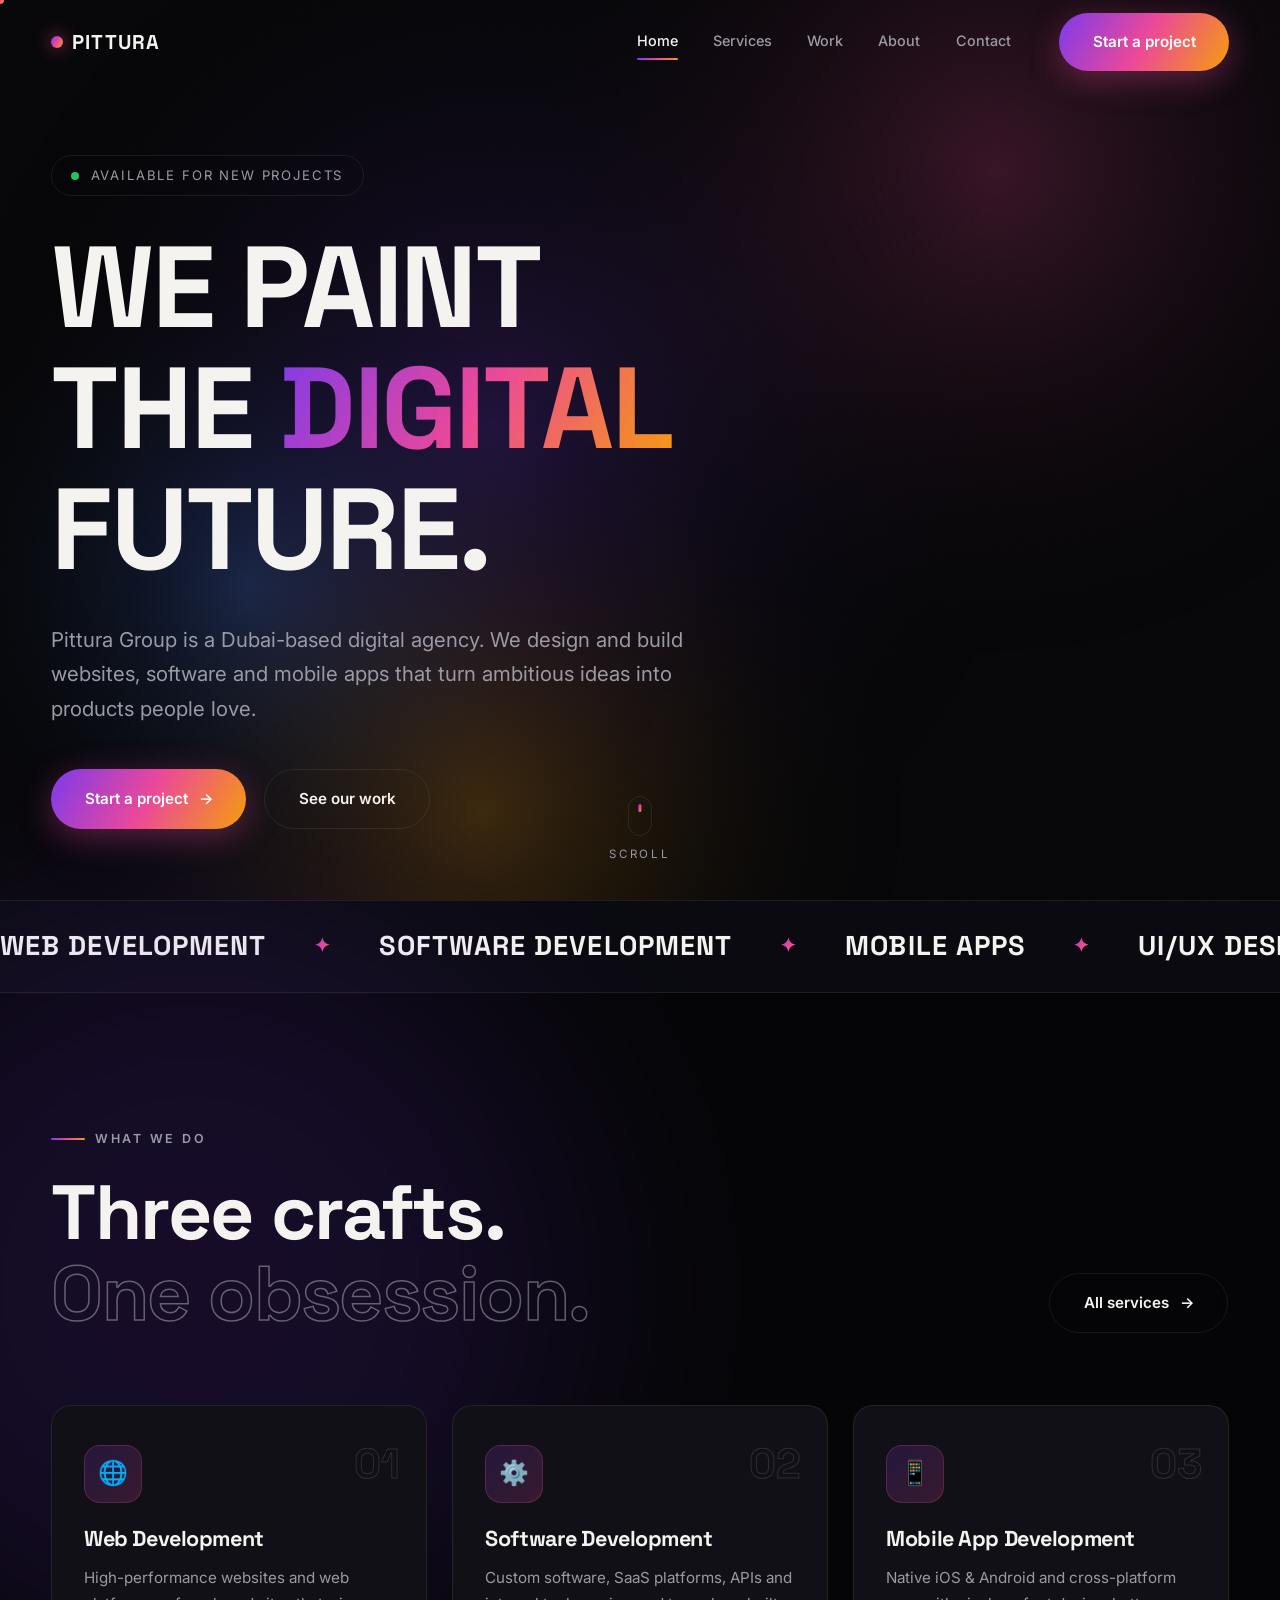
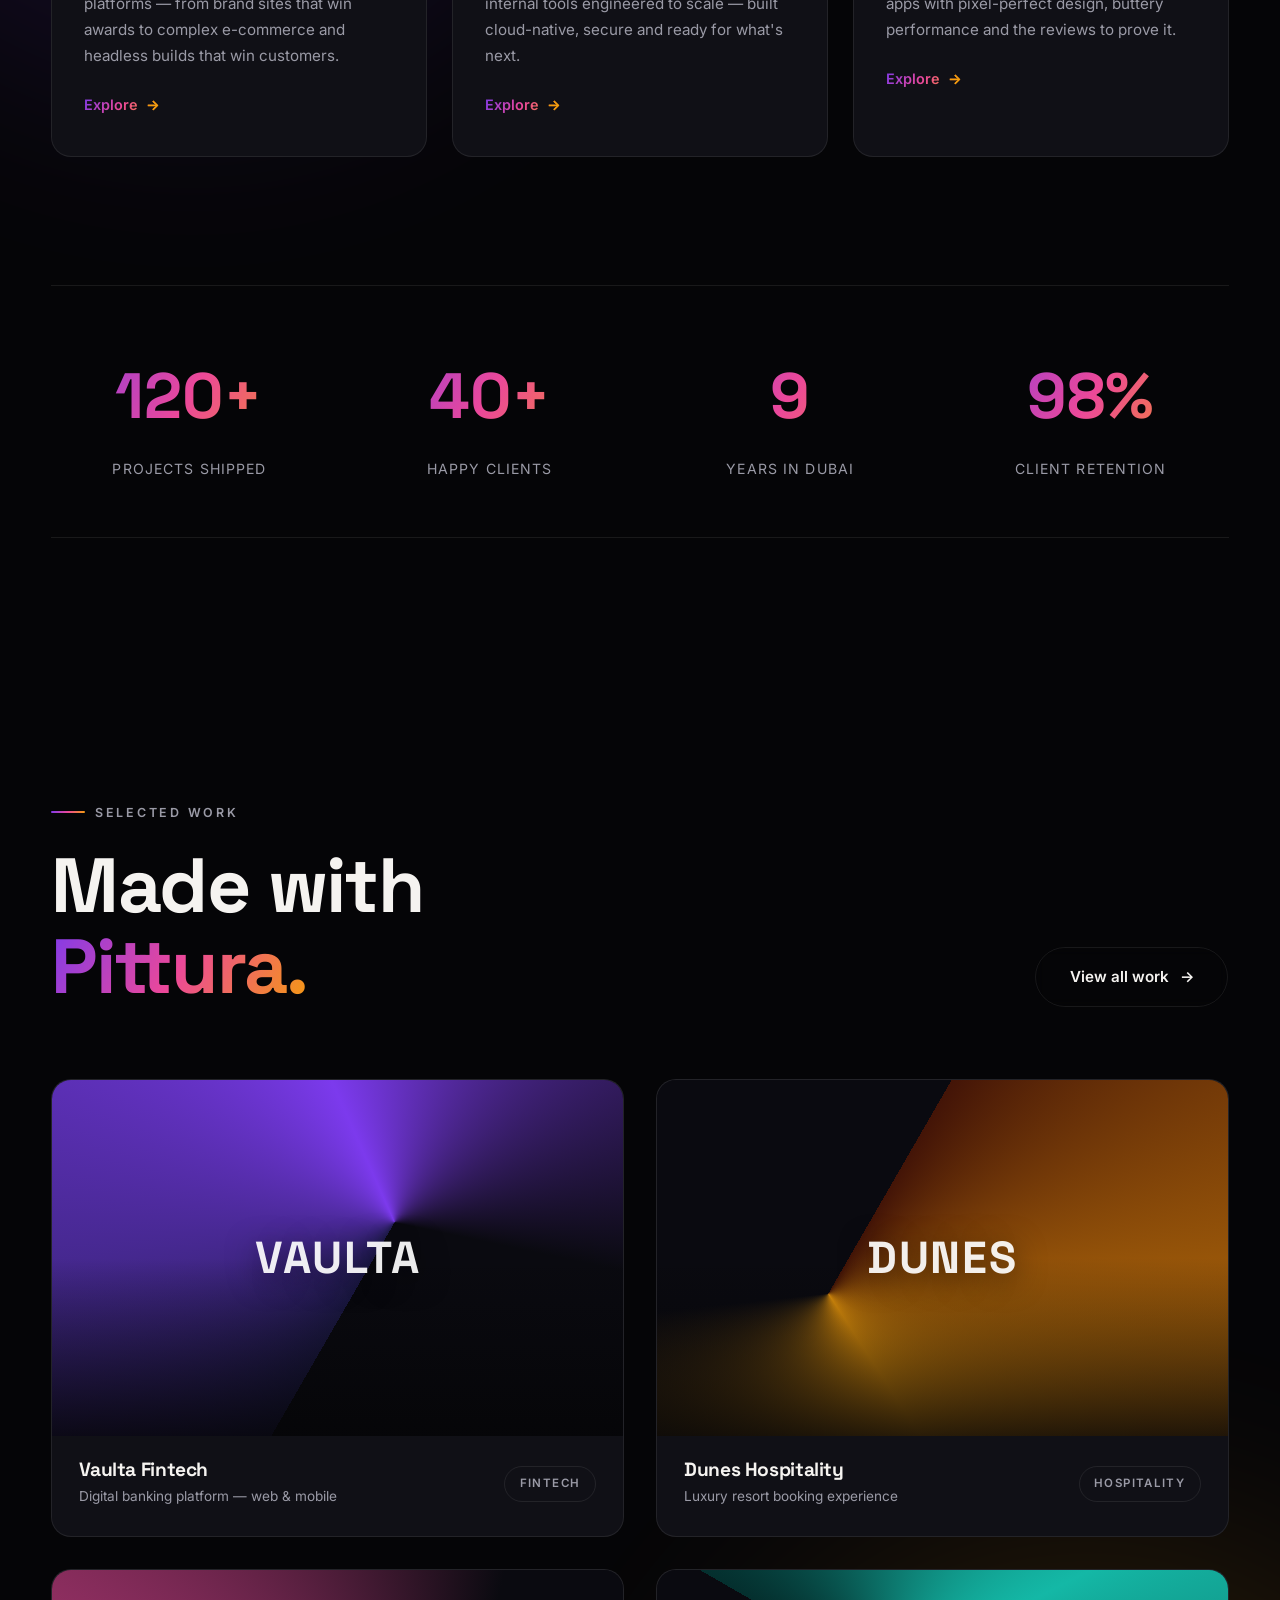
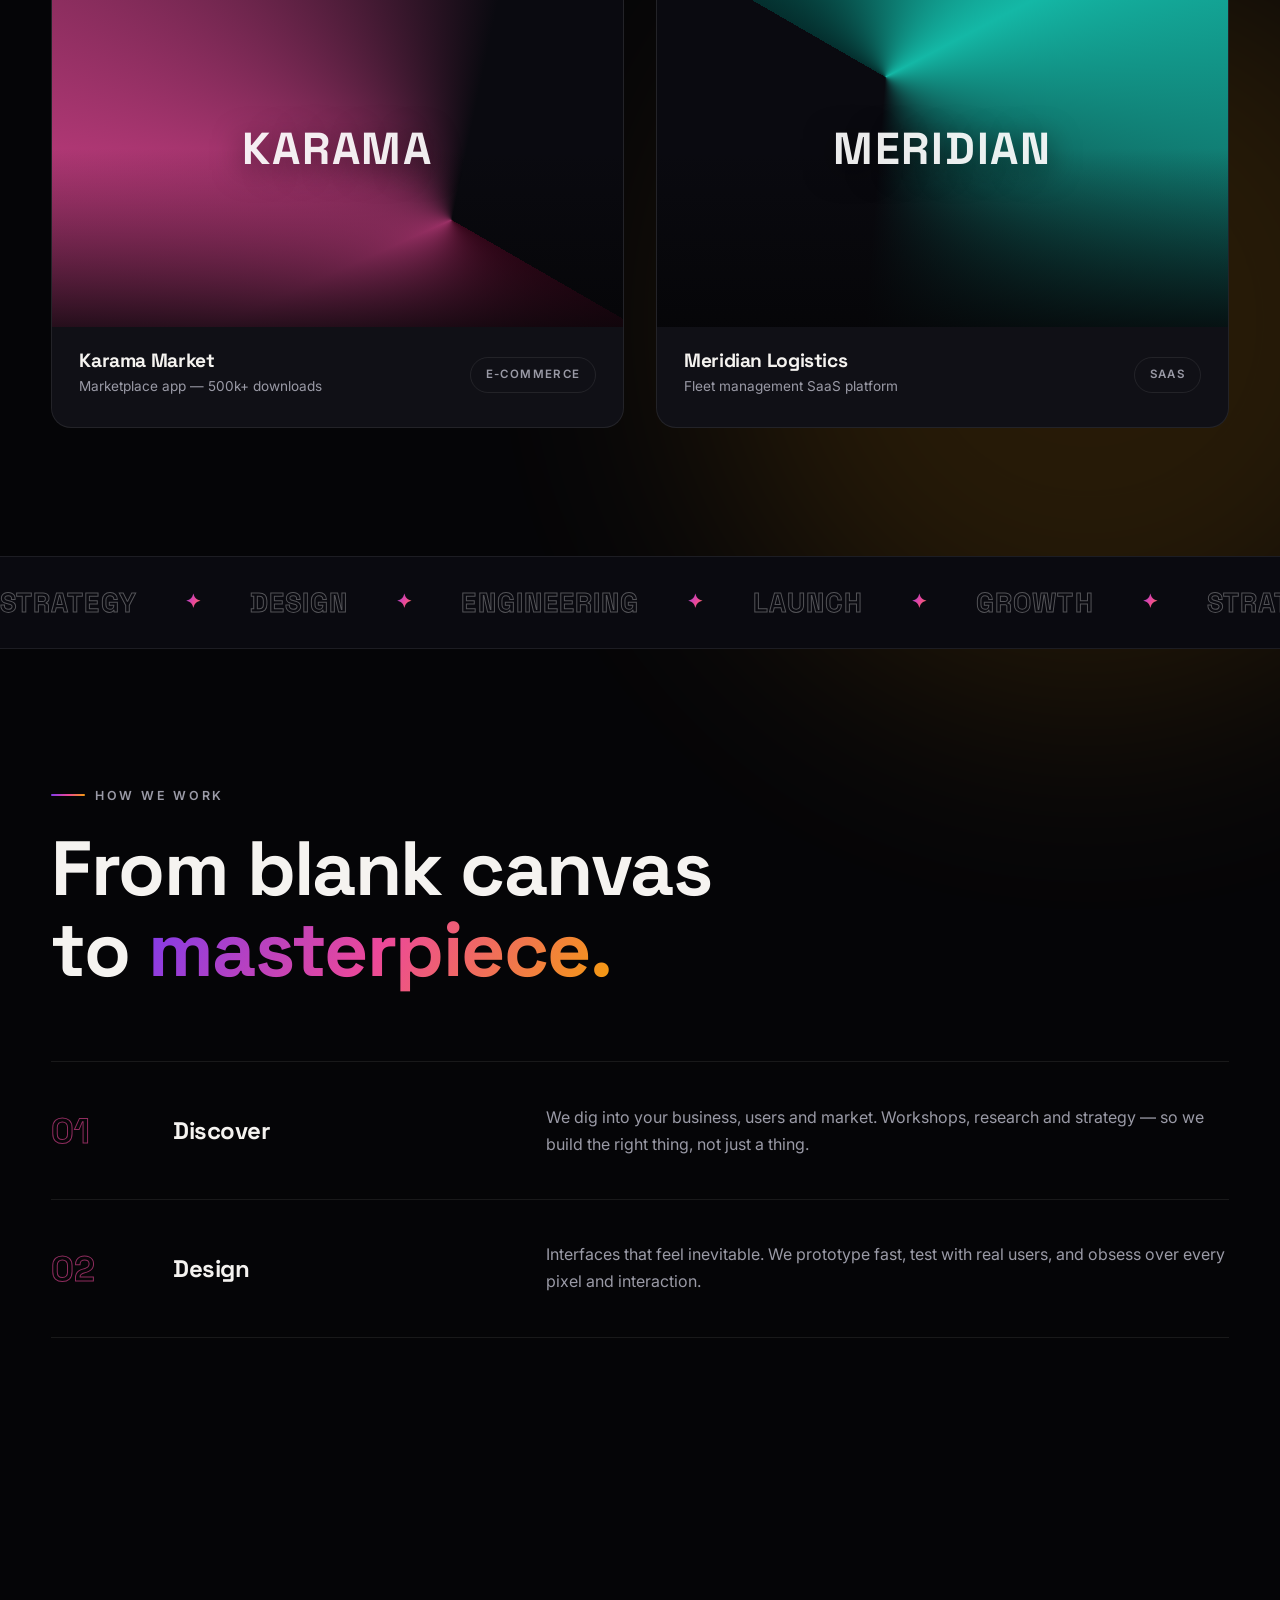
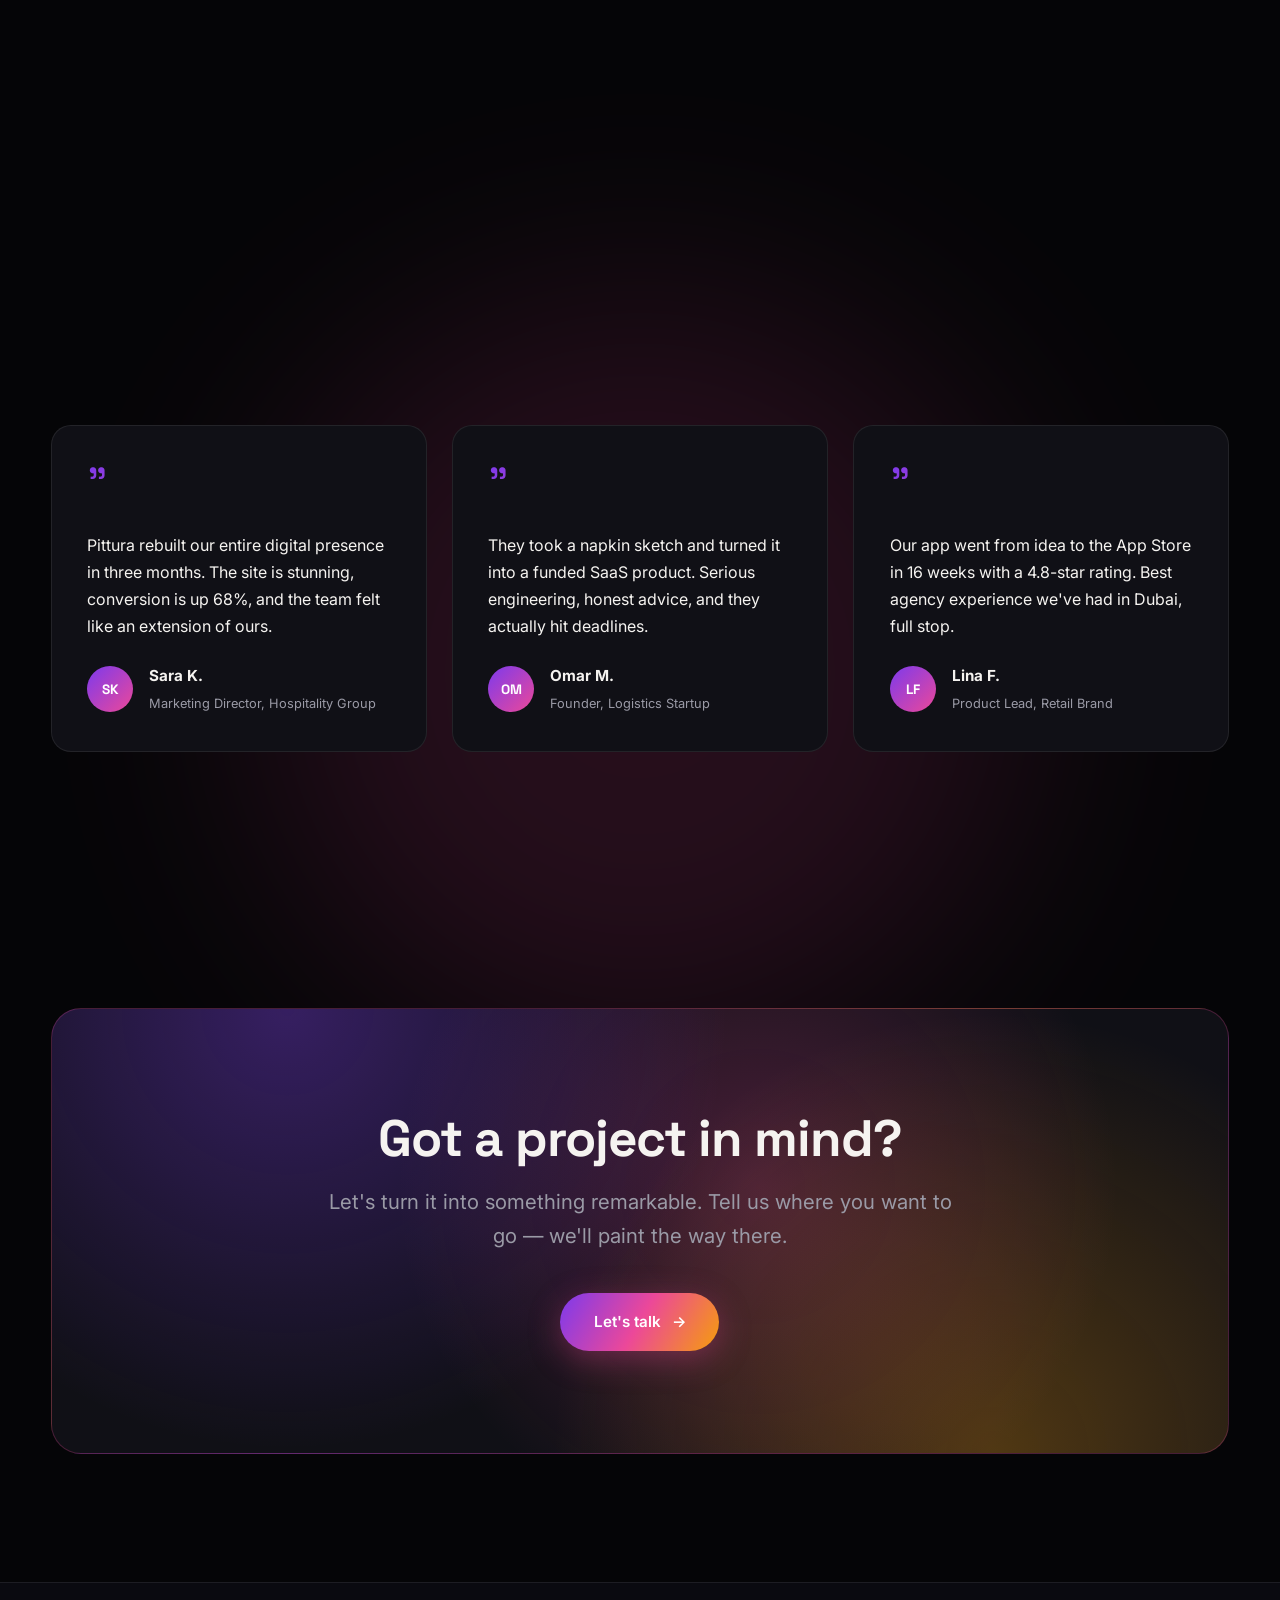
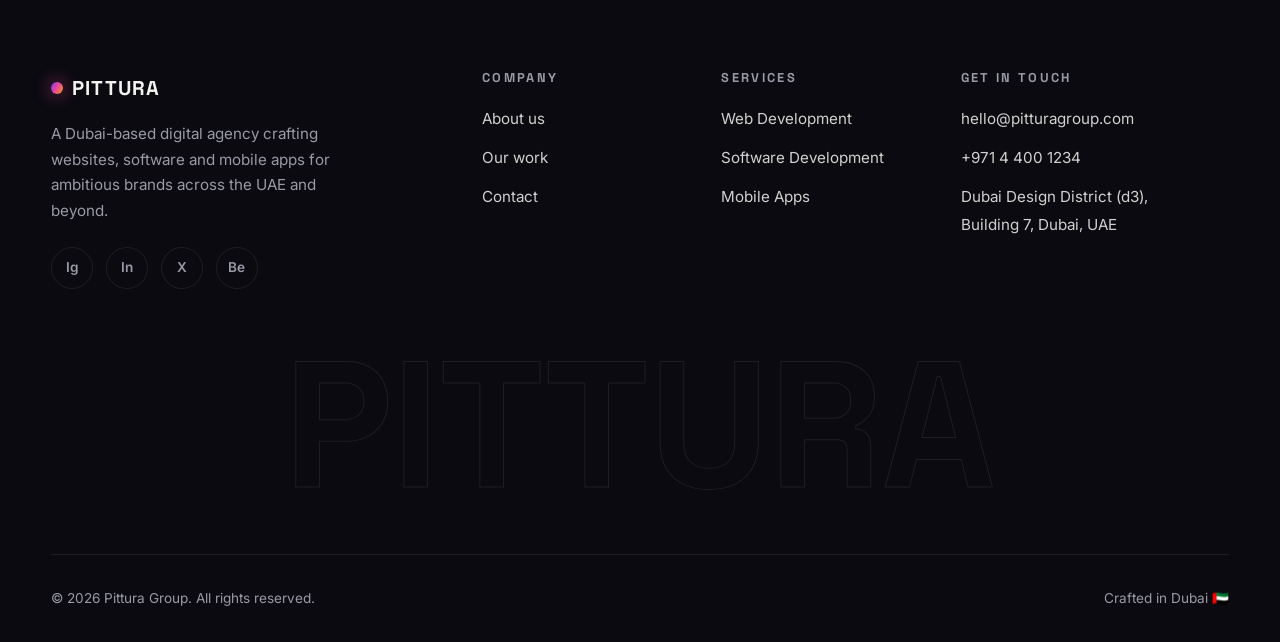
==== commit 8fde6122: "Swap Syne for Space Grotesk; fix nav CTA inheriting link styles Syne's heavy weights render as an ex" ====
--- a/index.html
+++ b/index.html
@@ -8,7 +8,7 @@
   <link rel="icon" href="data:image/svg+xml,%3Csvg xmlns='http://www.w3.org/2000/svg' viewBox='0 0 100 100'%3E%3Cdefs%3E%3ClinearGradient id='g' x1='0' y1='0' x2='1' y2='1'%3E%3Cstop offset='0' stop-color='%237c3aed'/%3E%3Cstop offset='.5' stop-color='%23ec4899'/%3E%3Cstop offset='1' stop-color='%23f59e0b'/%3E%3C/linearGradient%3E%3C/defs%3E%3Ccircle cx='50' cy='50' r='42' fill='url(%23g)'/%3E%3C/svg%3E">
   <link rel="preconnect" href="https://fonts.googleapis.com">
   <link rel="preconnect" href="https://fonts.gstatic.com" crossorigin>
-  <link href="https://fonts.googleapis.com/css2?family=Syne:wght@600;700;800&family=Inter:wght@400;500;600&display=swap" rel="stylesheet">
+  <link href="https://fonts.googleapis.com/css2?family=Space+Grotesk:wght@500;600;700&family=Inter:wght@400;500;600&display=swap" rel="stylesheet">
   <link rel="stylesheet" href="css/style.css">
 </head>
 <body>
--- a/css/style.css
+++ b/css/style.css
@@ -15,7 +15,7 @@
   --magenta: #ec4899;
   --amber: #f59e0b;
   --paint: linear-gradient(120deg, #7c3aed 0%, #ec4899 50%, #f59e0b 100%);
-  --font-display: "Syne", sans-serif;
+  --font-display: "Space Grotesk", sans-serif;
   --font-body: "Inter", sans-serif;
   --nav-h: 84px;
   --radius: 20px;
@@ -48,8 +48,8 @@
 /* ---------- Typography ---------- */
 h1, h2, h3, h4 { font-family: var(--font-display); font-weight: 700; line-height: 1.05; letter-spacing: -0.02em; }
 
-.display-xl { font-size: clamp(3rem, 9vw, 8rem); font-weight: 800; text-transform: uppercase; }
-.display-lg { font-size: clamp(2.4rem, 6vw, 5rem); font-weight: 800; }
+.display-xl { font-size: clamp(3rem, 9vw, 8rem); font-weight: 700; text-transform: uppercase; }
+.display-lg { font-size: clamp(2.4rem, 6vw, 5rem); font-weight: 700; }
 .display-md { font-size: clamp(1.8rem, 4vw, 3.2rem); }
 .display-sm { font-size: clamp(1.3rem, 2.5vw, 1.8rem); }
 
@@ -98,7 +98,7 @@
 .preloader-logo {
   font-family: var(--font-display);
   font-size: clamp(2rem, 6vw, 4rem);
-  font-weight: 800;
+  font-weight: 700;
   text-transform: uppercase;
   letter-spacing: 0.05em;
   background: var(--paint);
@@ -167,7 +167,7 @@
 }
 .nav-logo {
   font-family: var(--font-display);
-  font-weight: 800; font-size: 1.25rem;
+  font-weight: 700; font-size: 1.25rem;
   text-transform: uppercase; letter-spacing: 0.06em;
   display: flex; align-items: center; gap: 0.55rem;
 }
@@ -177,25 +177,25 @@
   box-shadow: 0 0 18px rgba(236, 72, 153, 0.8);
 }
 .nav-links { display: flex; gap: 2.2rem; align-items: center; }
-.nav-links a {
+.nav-links a:not(.btn) {
   font-size: 0.9rem; font-weight: 500;
   color: var(--muted);
   position: relative;
   transition: color 0.3s;
   padding: 0.4rem 0;
 }
-.nav-links a::after {
+.nav-links a:not(.btn)::after {
   content: ""; position: absolute; bottom: 0; left: 0;
   width: 100%; height: 2px;
   background: var(--paint); border-radius: 2px;
   transform: scaleX(0); transform-origin: right;
   transition: transform 0.4s var(--ease);
 }
-.nav-links a:hover, .nav-links a.active { color: var(--text); }
-.nav-links a:hover::after, .nav-links a.active::after {
+.nav-links a:not(.btn):hover, .nav-links a:not(.btn).active { color: var(--text); }
+.nav-links a:not(.btn):hover::after, .nav-links a:not(.btn).active::after {
   transform: scaleX(1); transform-origin: left;
 }
-.nav-cta { margin-left: 0.8rem; }
+.nav-cta { margin-left: 0.8rem; padding: 0.7rem 1.5rem; font-size: 0.88rem; }
 
 .nav-toggle {
   display: none;
@@ -224,7 +224,7 @@
     transition: opacity 0.4s, visibility 0.4s;
   }
   .nav-links.open { opacity: 1; visibility: visible; }
-  .nav-links a { font-size: 1.6rem; font-family: var(--font-display); font-weight: 700; }
+  .nav-links a:not(.btn) { font-size: 1.6rem; font-family: var(--font-display); font-weight: 700; }
   .nav-cta { margin-left: 0; }
 }
 
@@ -449,7 +449,7 @@
 .card:hover .card-link .arrow { transform: translateX(5px); }
 .card-num {
   position: absolute; top: 1.4rem; right: 1.6rem;
-  font-family: var(--font-display); font-weight: 800;
+  font-family: var(--font-display); font-weight: 700;
   font-size: 2.6rem;
   color: transparent;
   -webkit-text-stroke: 1px rgba(255, 255, 255, 0.12);
@@ -484,7 +484,7 @@
 .work-card:hover .thumb-art { transform: scale(1.06) rotate(0.5deg); }
 .work-thumb .thumb-word {
   position: relative; z-index: 1;
-  font-family: var(--font-display); font-weight: 800;
+  font-family: var(--font-display); font-weight: 700;
   font-size: clamp(1.8rem, 4vw, 2.8rem);
   text-transform: uppercase; letter-spacing: 0.04em;
   color: rgba(255, 255, 255, 0.92);
@@ -521,7 +521,7 @@
 @media (max-width: 820px) { .stats { grid-template-columns: repeat(2, 1fr); } }
 .stat { text-align: center; }
 .stat-value {
-  font-family: var(--font-display); font-weight: 800;
+  font-family: var(--font-display); font-weight: 700;
   font-size: clamp(2.4rem, 5vw, 4rem);
   background: var(--paint);
   -webkit-background-clip: text; background-clip: text;
@@ -541,7 +541,7 @@
 .process-item:first-child { border-top: 1px solid var(--line); }
 .process-item:hover { padding-left: 1.2rem; background: rgba(255, 255, 255, 0.015); }
 .process-num {
-  font-family: var(--font-display); font-weight: 800;
+  font-family: var(--font-display); font-weight: 700;
   font-size: 2.2rem;
   color: transparent;
   -webkit-text-stroke: 1px rgba(236, 72, 153, 0.6);
@@ -756,7 +756,7 @@
   margin: 0 auto 1.4rem;
   border-radius: 50%;
   display: grid; place-items: center;
-  font-family: var(--font-display); font-weight: 800; font-size: 1.8rem;
+  font-family: var(--font-display); font-weight: 700; font-size: 1.8rem;
   color: #fff;
   position: relative;
 }
@@ -808,7 +808,7 @@
 }
 .footer-big {
   font-family: var(--font-display);
-  font-weight: 800;
+  font-weight: 700;
   font-size: clamp(4rem, 14vw, 12rem);
   text-transform: uppercase;
   line-height: 0.9;
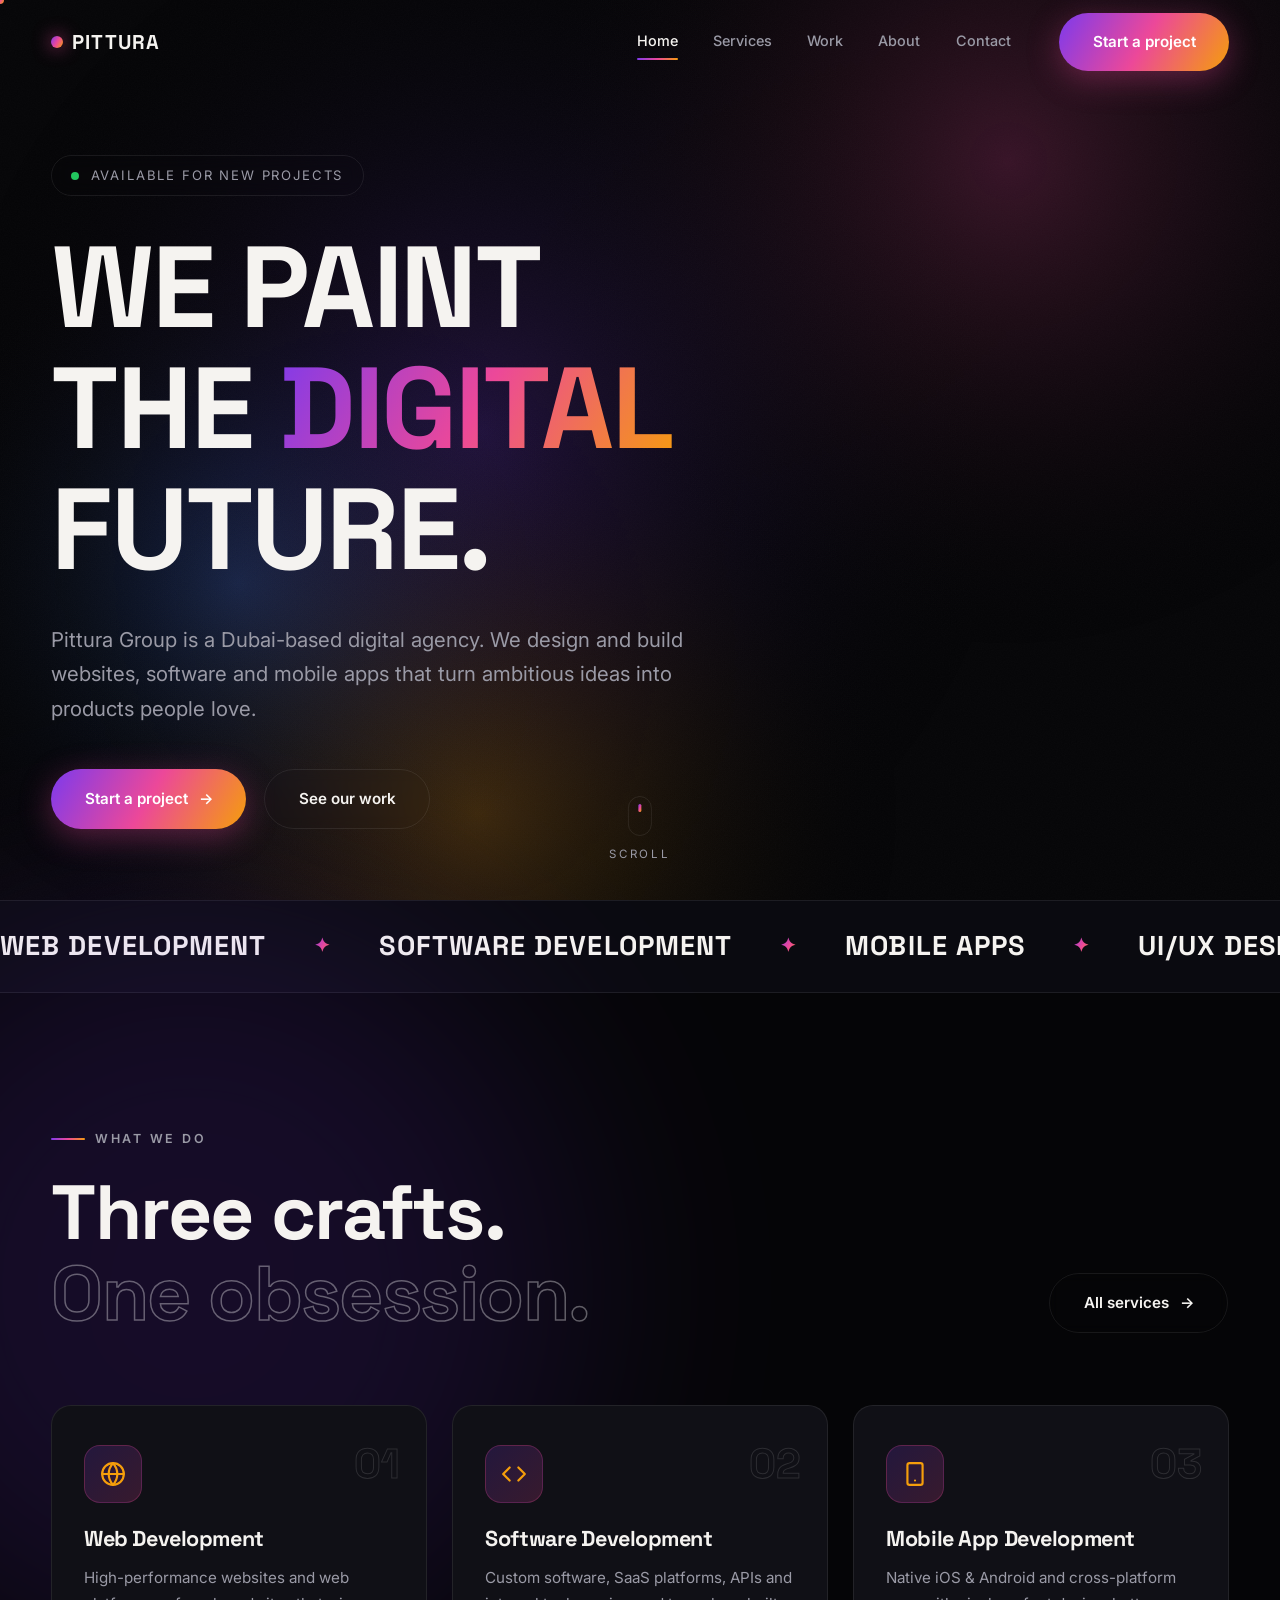
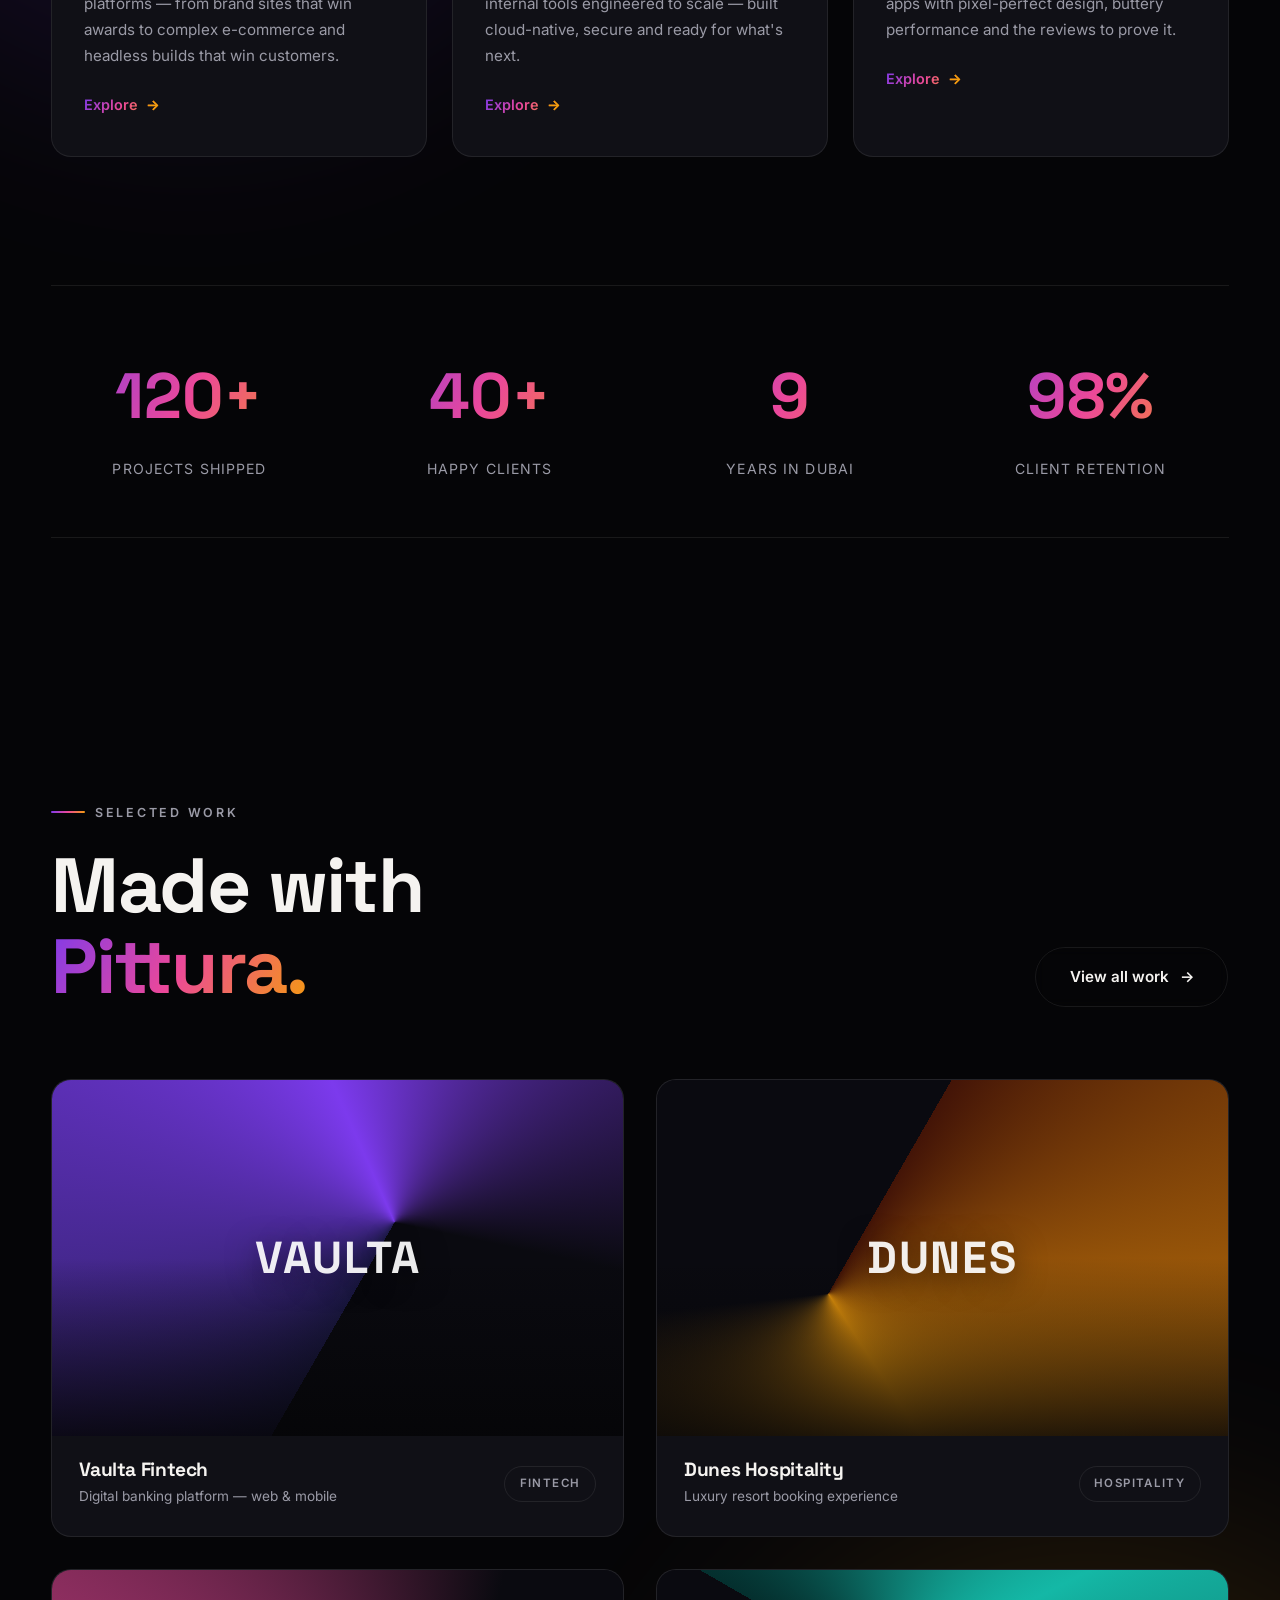
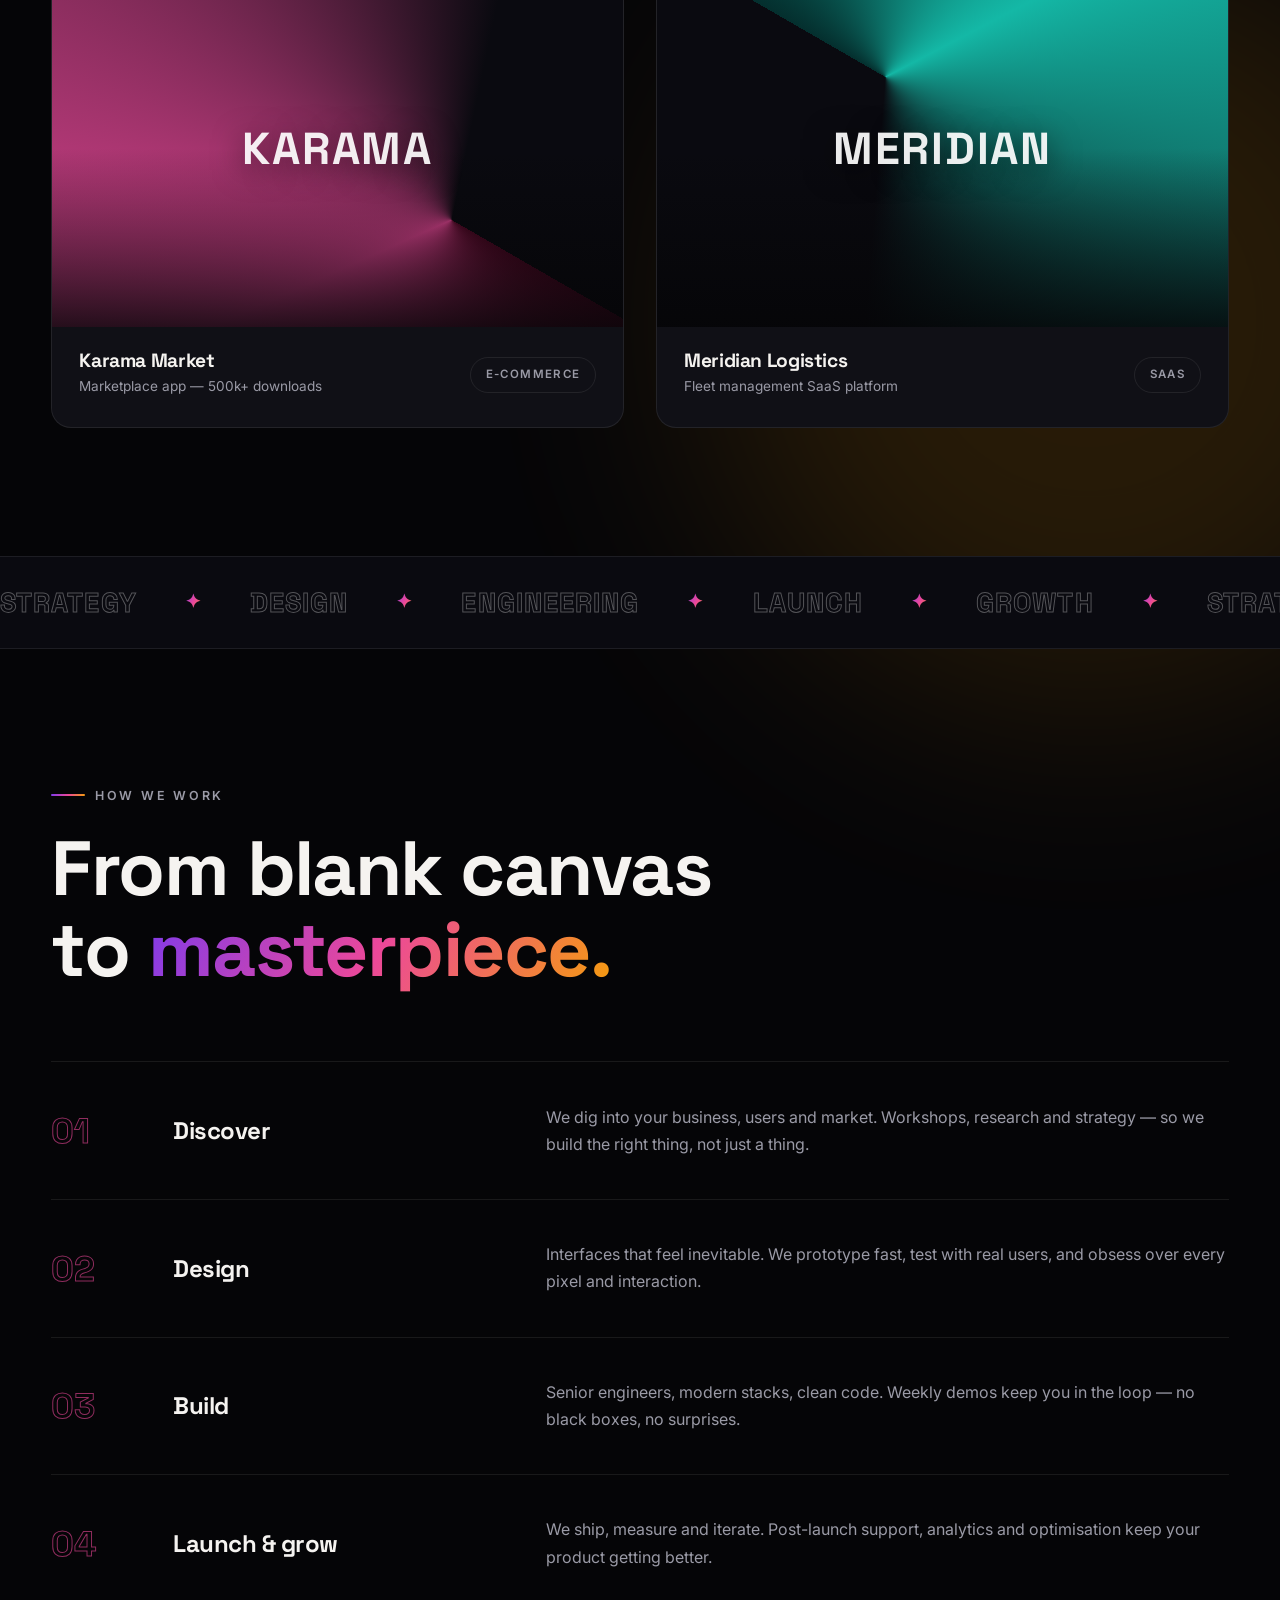
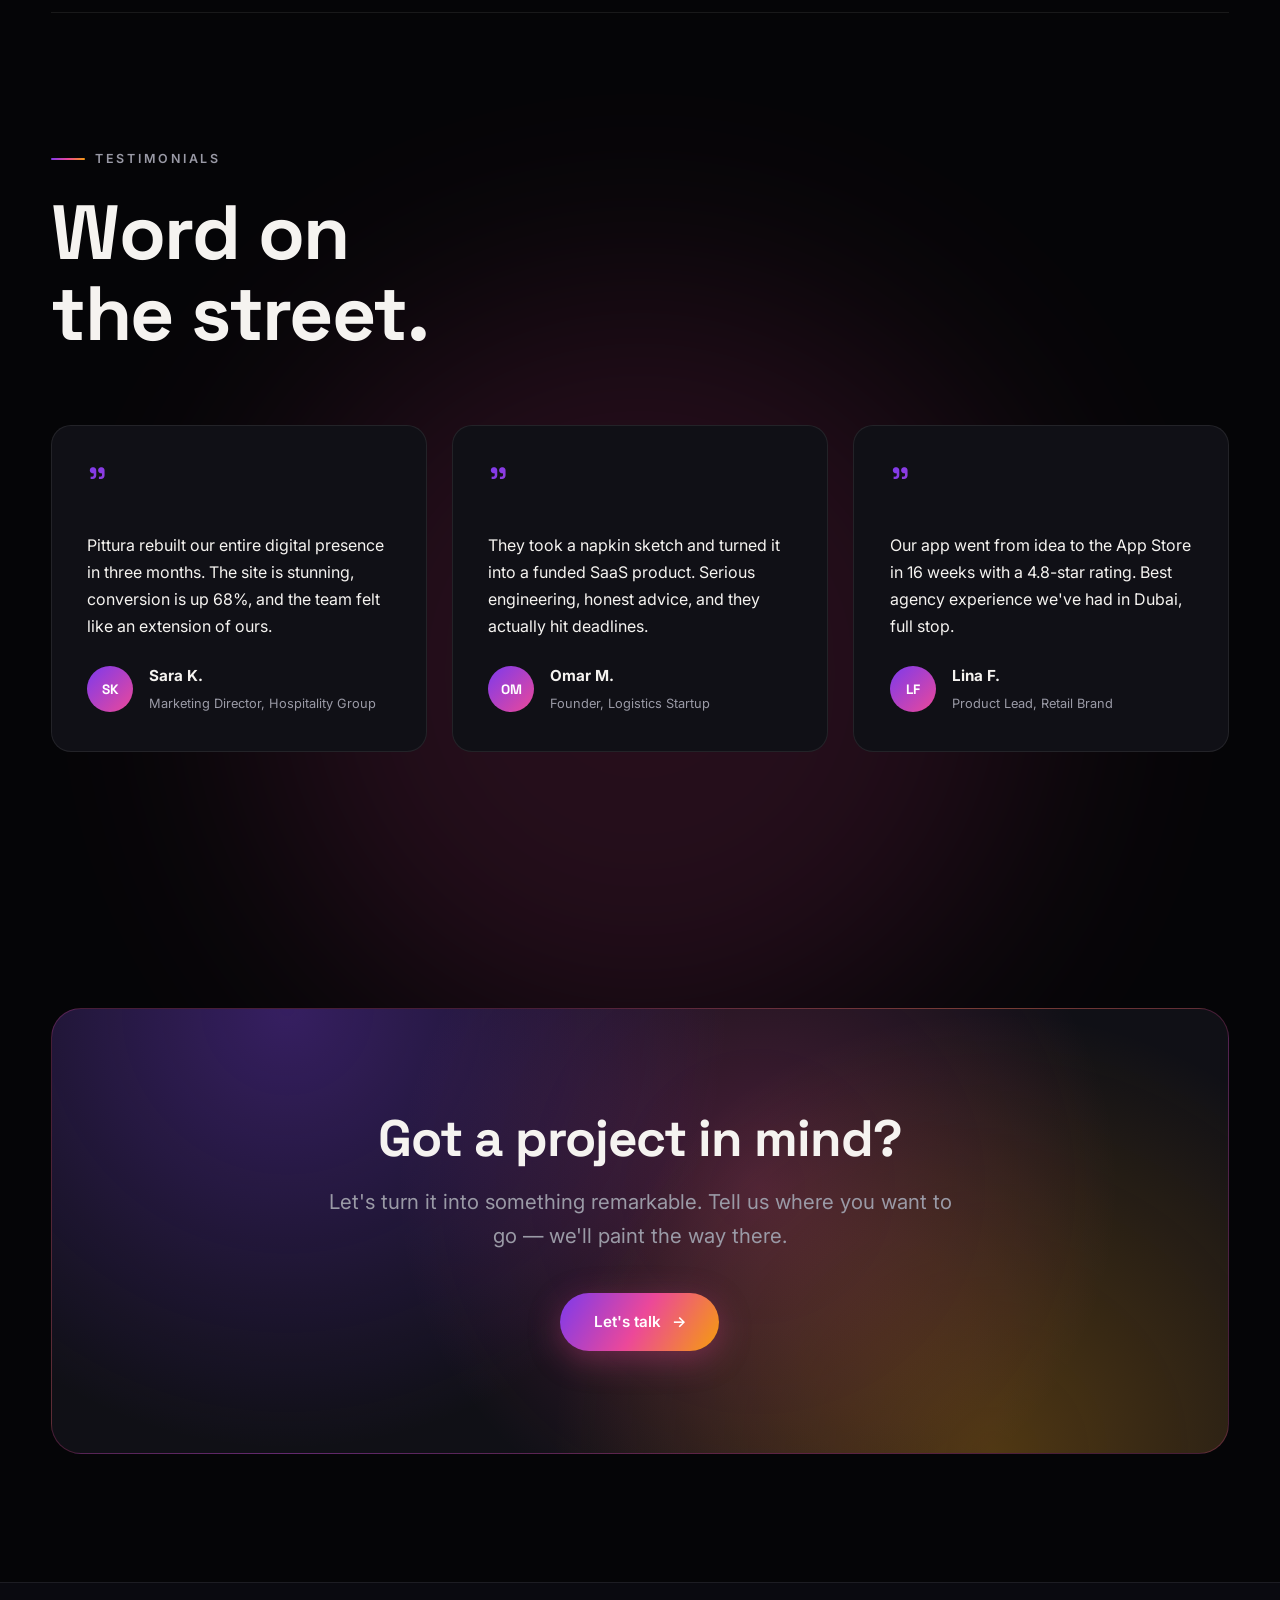
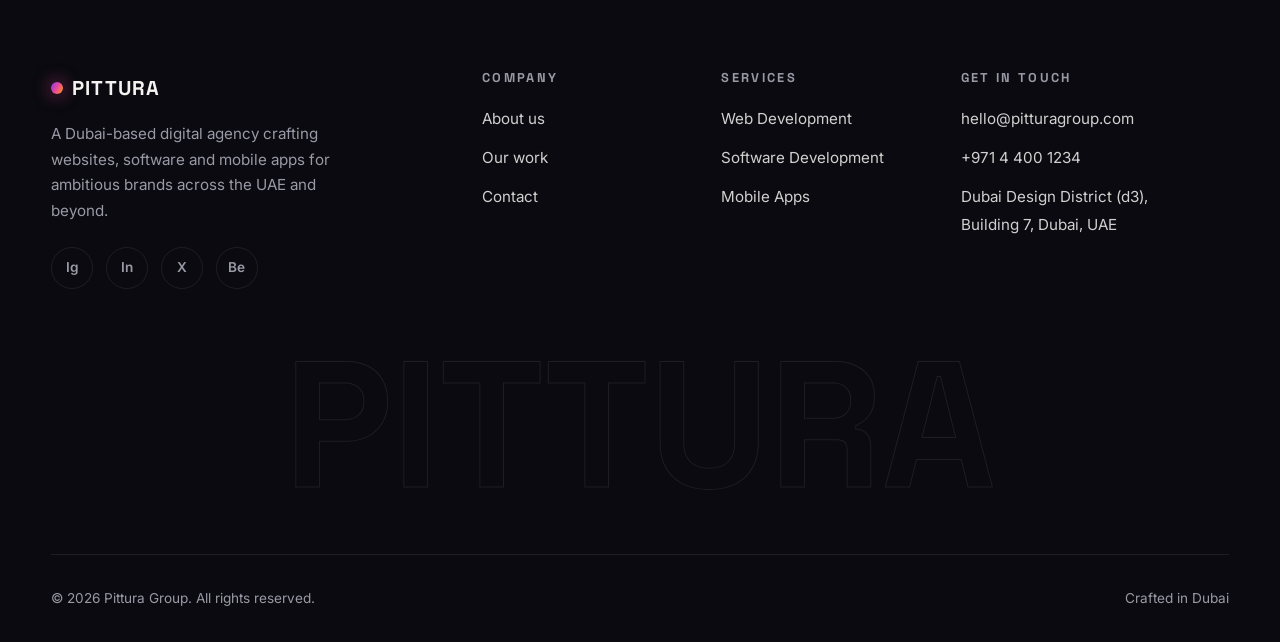
==== commit 63a2c796: "Remove emojis, pricing figures and AI references - Replace all emoji icons with inline stroke SVG ic" ====
--- a/index.html
+++ b/index.html
@@ -75,21 +75,21 @@
       <div class="grid-3">
         <div class="card tilt reveal">
           <div class="card-num">01</div>
-          <div class="card-icon">🌐</div>
+          <div class="card-icon"><svg viewBox="0 0 24 24" width="26" height="26" fill="none" stroke="currentColor" stroke-width="2" stroke-linecap="round" stroke-linejoin="round"><circle cx="12" cy="12" r="10"/><path d="M2 12h20"/><path d="M12 2a15.3 15.3 0 0 1 4 10 15.3 15.3 0 0 1-4 10 15.3 15.3 0 0 1-4-10 15.3 15.3 0 0 1 4-10z"/></svg></div>
           <h3>Web Development</h3>
           <p>High-performance websites and web platforms — from brand sites that win awards to complex e-commerce and headless builds that win customers.</p>
           <a href="web-development.html" class="card-link">Explore <span class="arrow">→</span></a>
         </div>
         <div class="card tilt reveal reveal-d1">
           <div class="card-num">02</div>
-          <div class="card-icon">⚙️</div>
+          <div class="card-icon"><svg viewBox="0 0 24 24" width="26" height="26" fill="none" stroke="currentColor" stroke-width="2" stroke-linecap="round" stroke-linejoin="round"><polyline points="16 18 22 12 16 6"/><polyline points="8 6 2 12 8 18"/></svg></div>
           <h3>Software Development</h3>
           <p>Custom software, SaaS platforms, APIs and internal tools engineered to scale — built cloud-native, secure and ready for what's next.</p>
           <a href="software-development.html" class="card-link">Explore <span class="arrow">→</span></a>
         </div>
         <div class="card tilt reveal reveal-d2">
           <div class="card-num">03</div>
-          <div class="card-icon">📱</div>
+          <div class="card-icon"><svg viewBox="0 0 24 24" width="26" height="26" fill="none" stroke="currentColor" stroke-width="2" stroke-linecap="round" stroke-linejoin="round"><rect x="5" y="2" width="14" height="20" rx="2"/><line x1="12" y1="18" x2="12.01" y2="18"/></svg></div>
           <h3>Mobile App Development</h3>
           <p>Native iOS &amp; Android and cross-platform apps with pixel-perfect design, buttery performance and the reviews to prove it.</p>
           <a href="mobile-apps.html" class="card-link">Explore <span class="arrow">→</span></a>
@@ -280,7 +280,7 @@
       <div class="footer-big">Pittura</div>
       <div class="footer-bottom">
         <span>© <span id="year"></span> Pittura Group. All rights reserved.</span>
-        <span>Crafted in Dubai 🇦🇪</span>
+        <span>Crafted in Dubai</span>
       </div>
     </div>
   </footer>
--- a/css/style.css
+++ b/css/style.css
@@ -432,7 +432,7 @@
   border-radius: 16px;
   background: linear-gradient(135deg, rgba(124, 58, 237, 0.18), rgba(236, 72, 153, 0.18));
   border: 1px solid rgba(236, 72, 153, 0.25);
-  font-size: 1.5rem;
+  color: var(--amber);
   margin-bottom: 1.6rem;
 }
 .card h3 { font-size: 1.35rem; margin-bottom: 0.9rem; }
@@ -650,10 +650,12 @@
   display: grid; place-items: center;
 }
 .feature-visual .big-icon {
-  font-size: clamp(4rem, 8vw, 7rem);
+  color: rgba(255, 255, 255, 0.92);
   filter: drop-shadow(0 10px 40px rgba(236, 72, 153, 0.4));
   position: relative; z-index: 1;
-}
+  display: grid; place-items: center;
+}
+.feature-visual .big-icon svg { width: clamp(64px, 9vw, 100px); height: auto; }
 .checklist { display: grid; gap: 0.9rem; margin-top: 1.6rem; }
 .checklist li {
   display: flex; gap: 0.9rem; align-items: flex-start;
@@ -773,7 +775,12 @@
 /* ---------- Values ---------- */
 .value-item { padding: 2rem 0; border-bottom: 1px solid var(--line); display: grid; grid-template-columns: 70px 1fr; gap: 1.6rem; }
 .value-item:first-child { border-top: 1px solid var(--line); }
-.value-item .emoji { font-size: 2rem; }
+.value-item .value-num {
+  font-family: var(--font-display); font-weight: 700;
+  font-size: 1.9rem;
+  color: transparent;
+  -webkit-text-stroke: 1px rgba(236, 72, 153, 0.6);
+}
 .value-item h3 { font-size: 1.3rem; margin-bottom: 0.5rem; }
 .value-item p { color: var(--muted); max-width: 640px; }
 
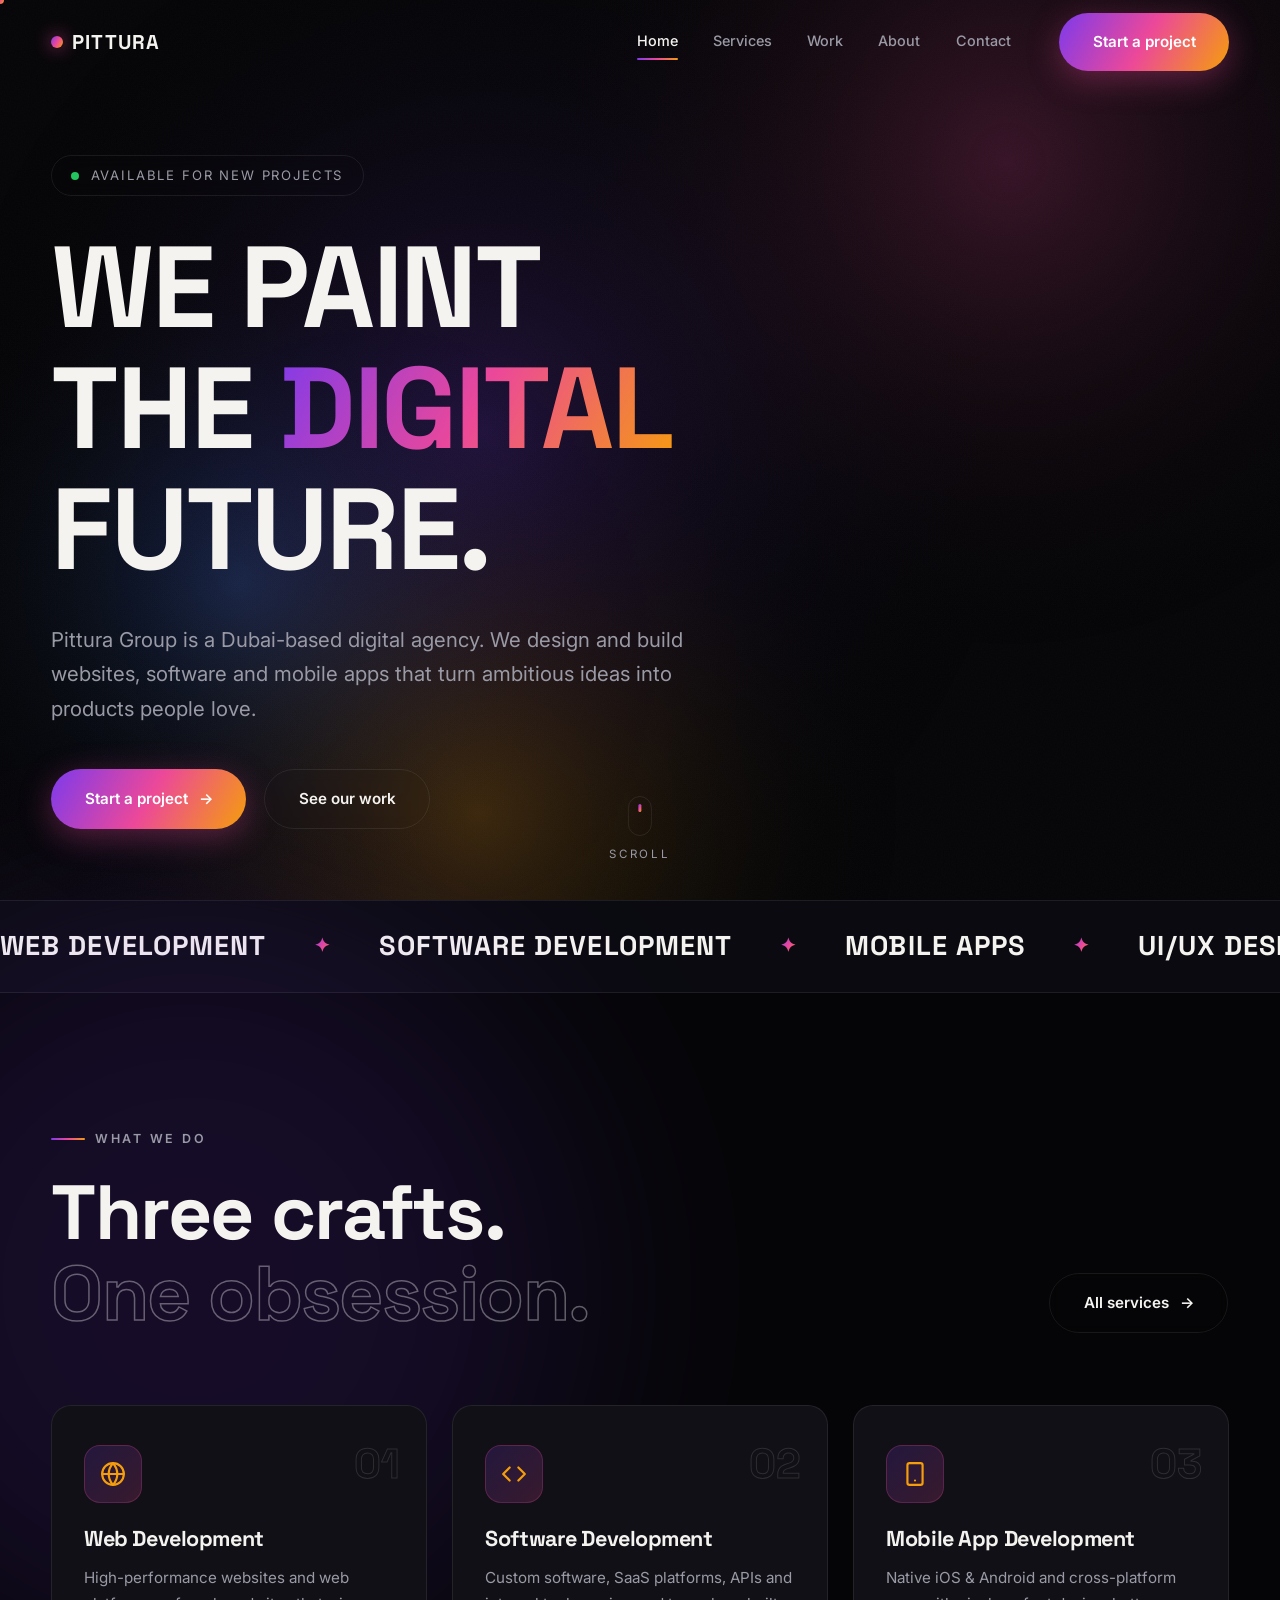
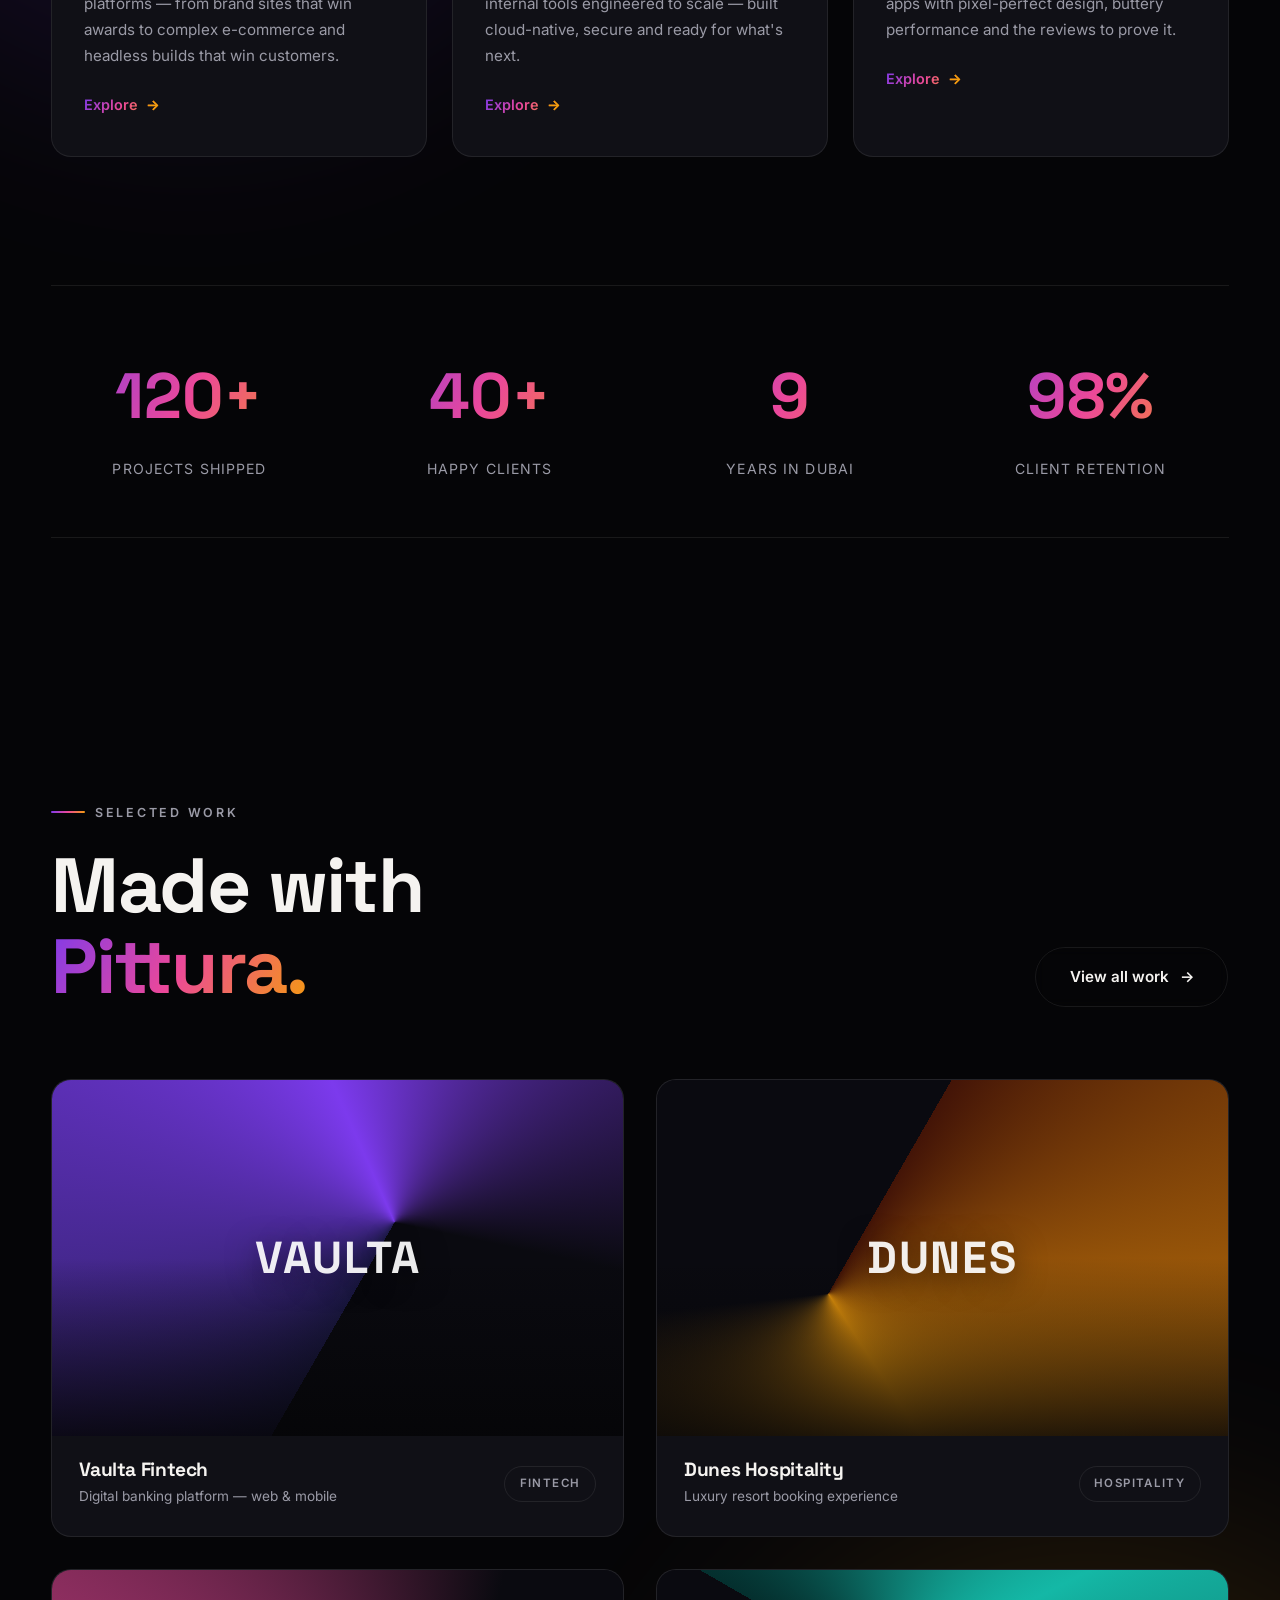
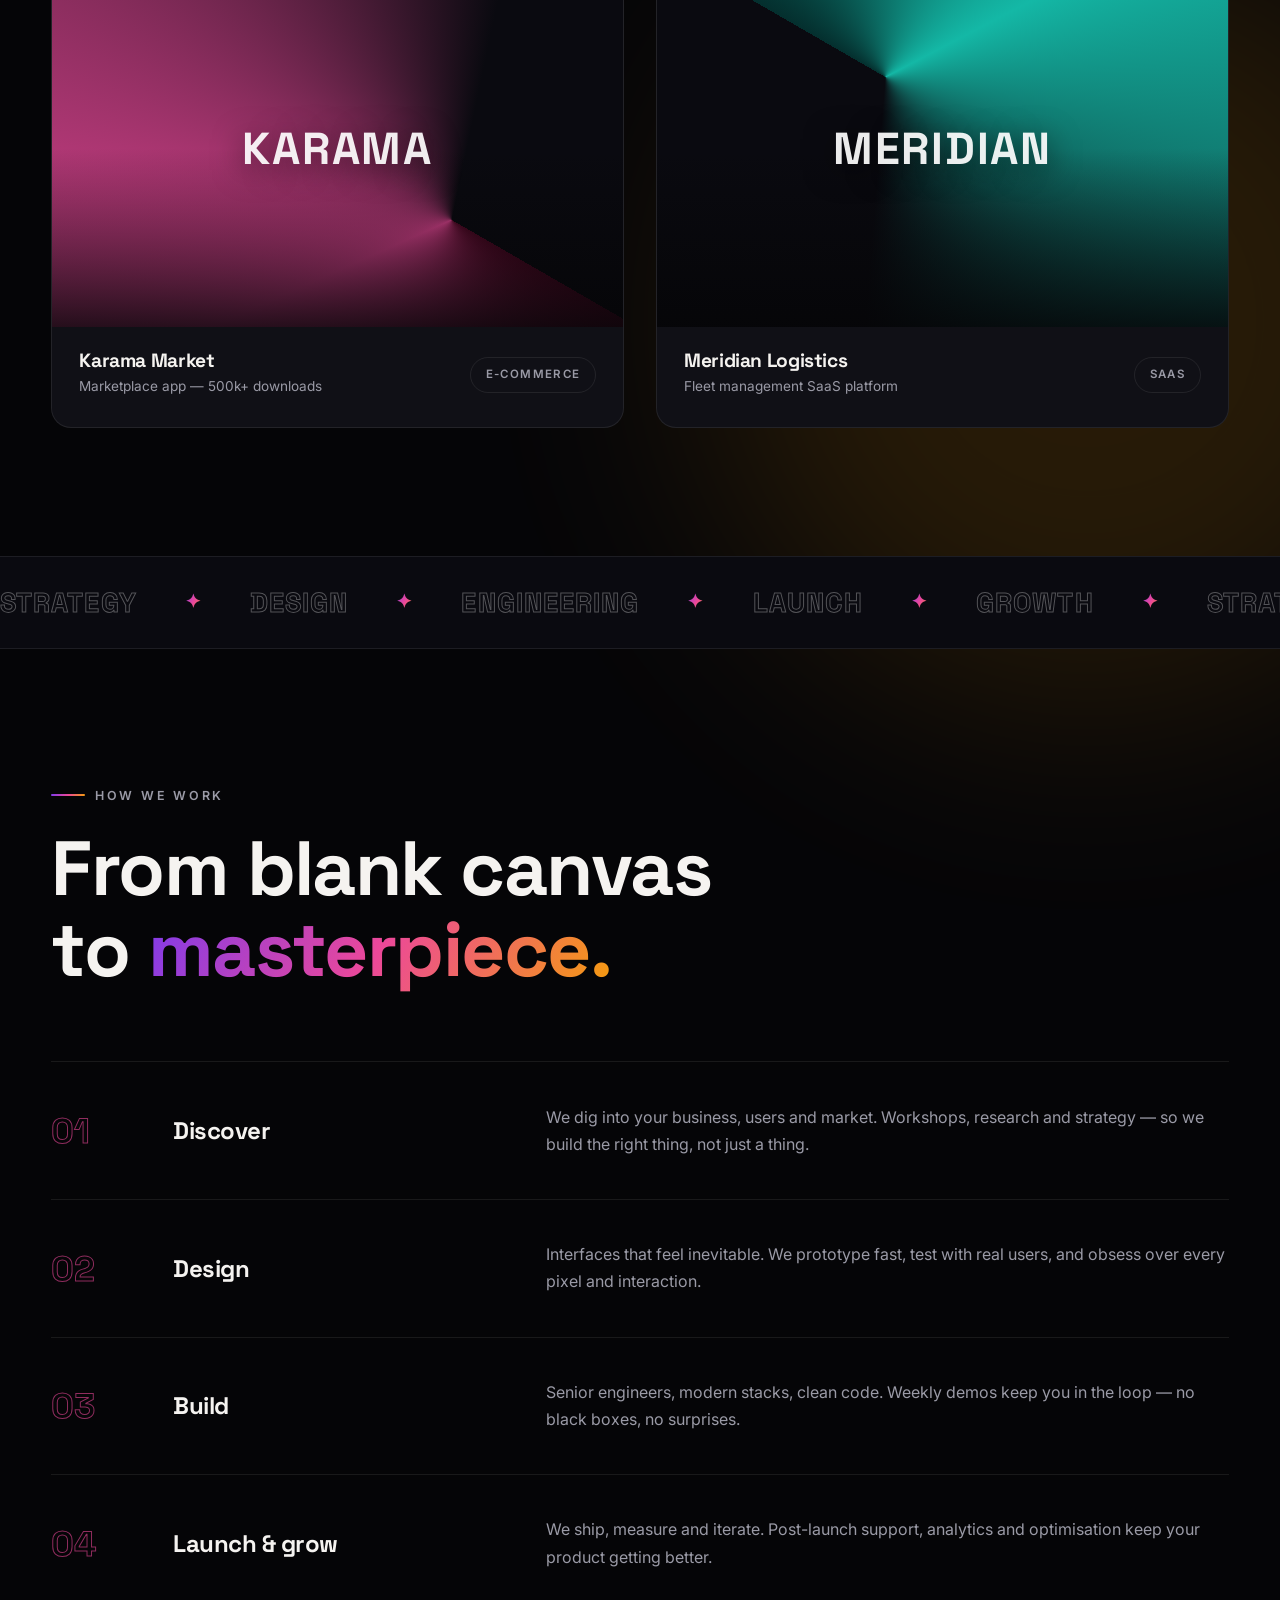
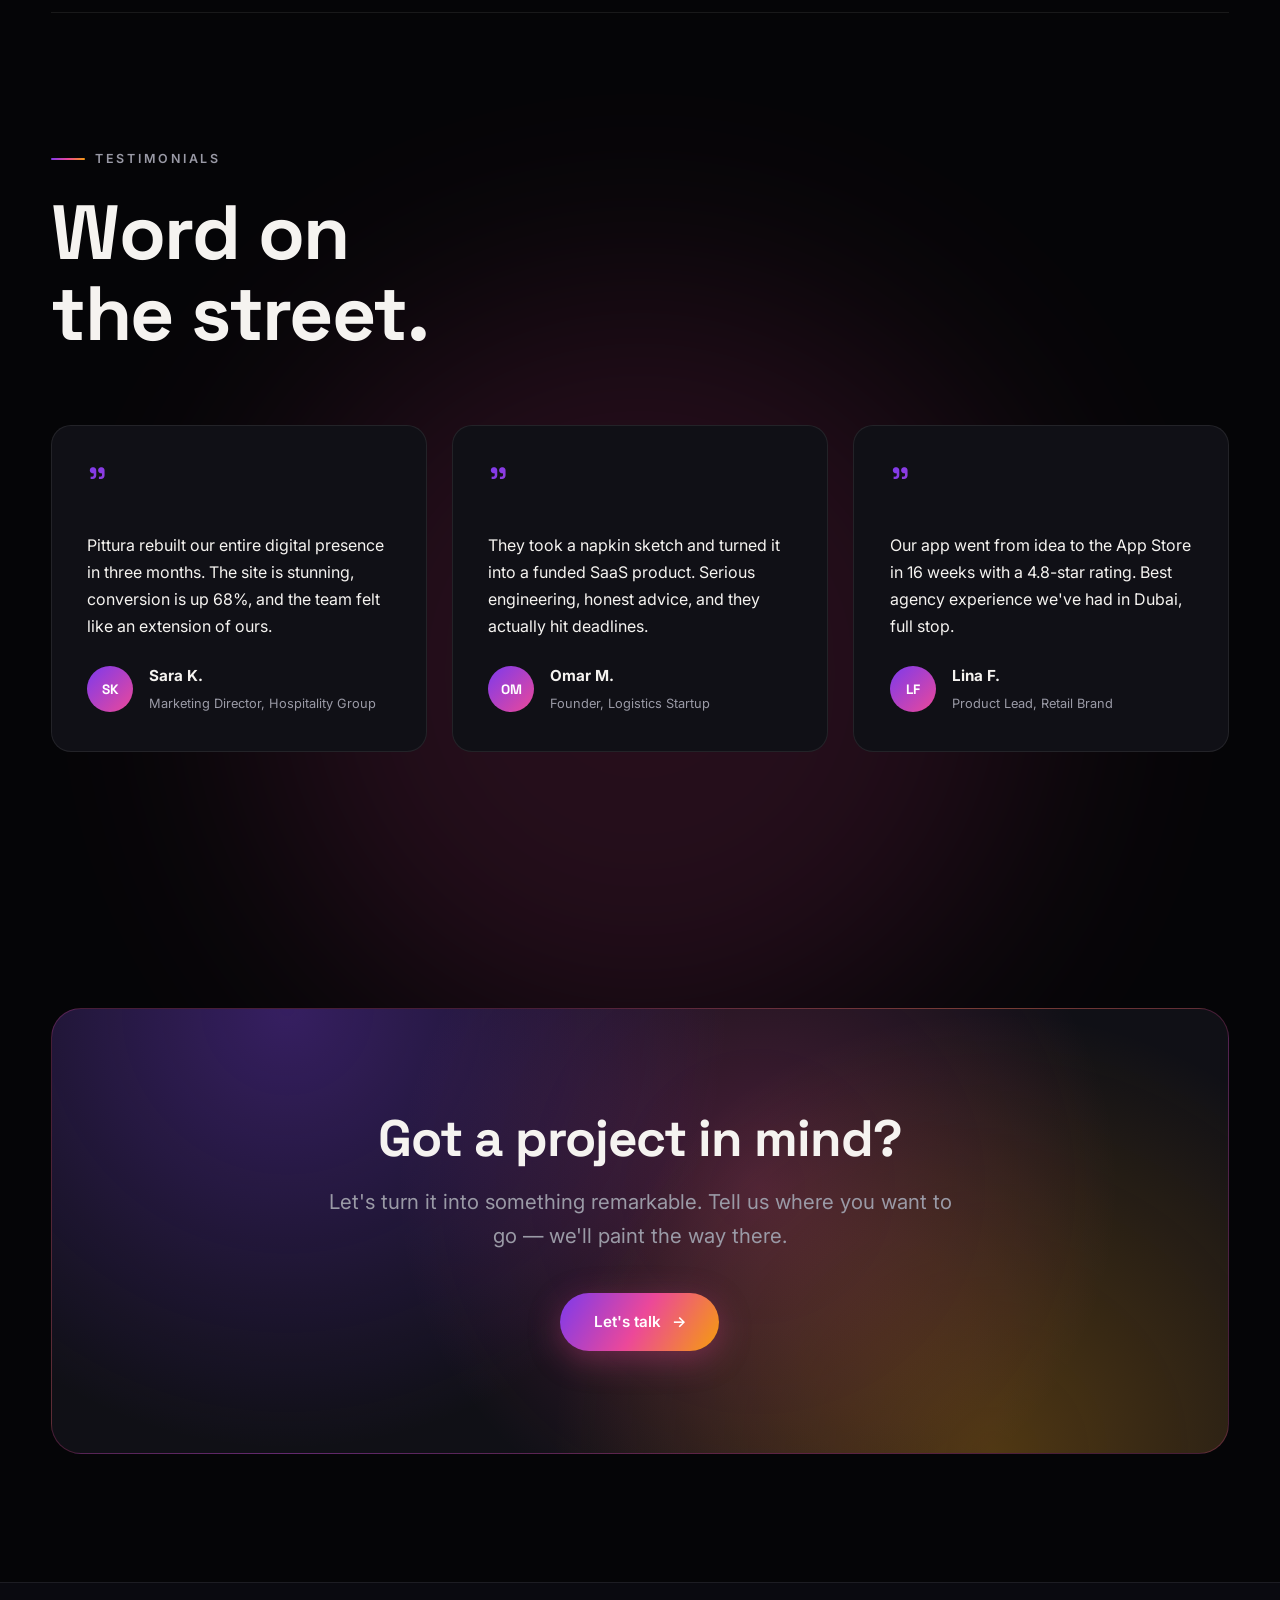
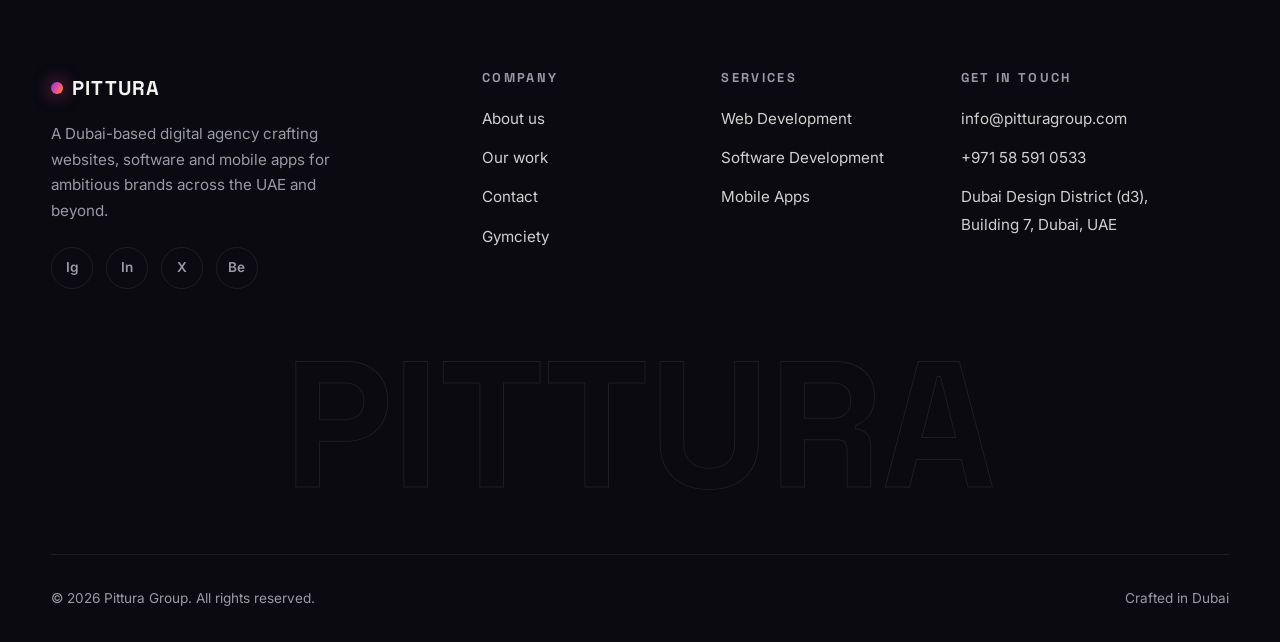
==== commit ffd2703c: "GG" ====
--- a/index.html
+++ b/index.html
@@ -258,6 +258,7 @@
             <li><a href="about.html">About us</a></li>
             <li><a href="work.html">Our work</a></li>
             <li><a href="contact.html">Contact</a></li>
+            <li><a href="https://gymciety.net" target="_blank" rel="noopener">Gymciety</a></li>
           </ul>
         </div>
         <div>
@@ -271,8 +272,8 @@
         <div>
           <h4>Get in touch</h4>
           <ul class="footer-links">
-            <li><a href="mailto:hello@pitturagroup.com">hello@pitturagroup.com</a></li>
-            <li><a href="tel:+97144001234">+971 4 400 1234</a></li>
+            <li><a href="mailto:info@pitturagroup.com">info@pitturagroup.com</a></li>
+            <li><a href="tel:+971585910533">+971 58 591 0533</a></li>
             <li><a href="contact.html">Dubai Design District (d3),<br>Building 7, Dubai, UAE</a></li>
           </ul>
         </div>
--- a/css/style.css
+++ b/css/style.css
@@ -762,6 +762,12 @@
   color: #fff;
   position: relative;
 }
+.team-avatar img {
+  width: 100%; height: 100%;
+  border-radius: 50%;
+  object-fit: cover;
+  object-position: center 25%;
+}
 .team-avatar::after {
   content: ""; position: absolute; inset: -6px;
   border-radius: 50%;
@@ -771,6 +777,7 @@
 @keyframes spin { to { transform: rotate(360deg); } }
 .team-card h3 { font-size: 1.15rem; }
 .team-card small { color: var(--muted); display: block; margin-top: 0.3rem; }
+.team-card p { color: var(--muted); font-size: 0.95rem; line-height: 1.7; margin: 1rem auto 0; max-width: 34ch; }
 
 /* ---------- Values ---------- */
 .value-item { padding: 2rem 0; border-bottom: 1px solid var(--line); display: grid; grid-template-columns: 70px 1fr; gap: 1.6rem; }
